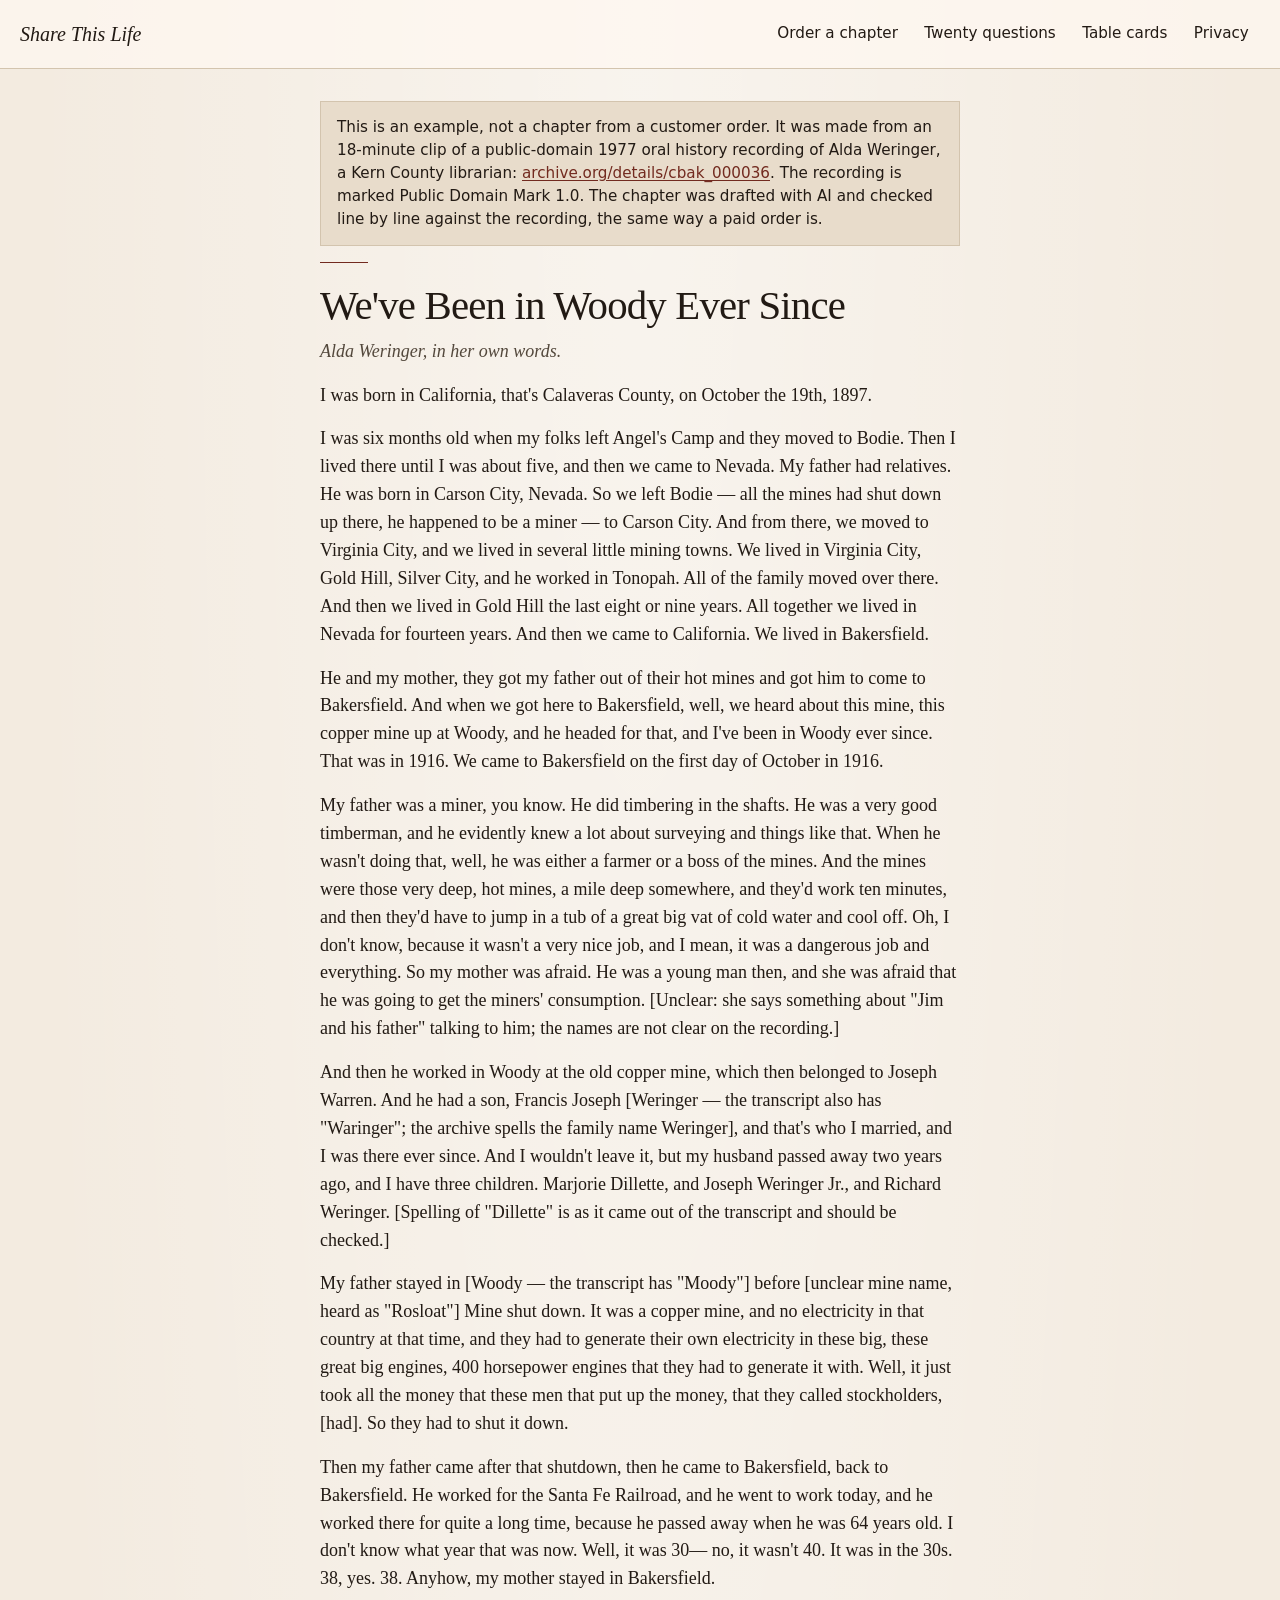
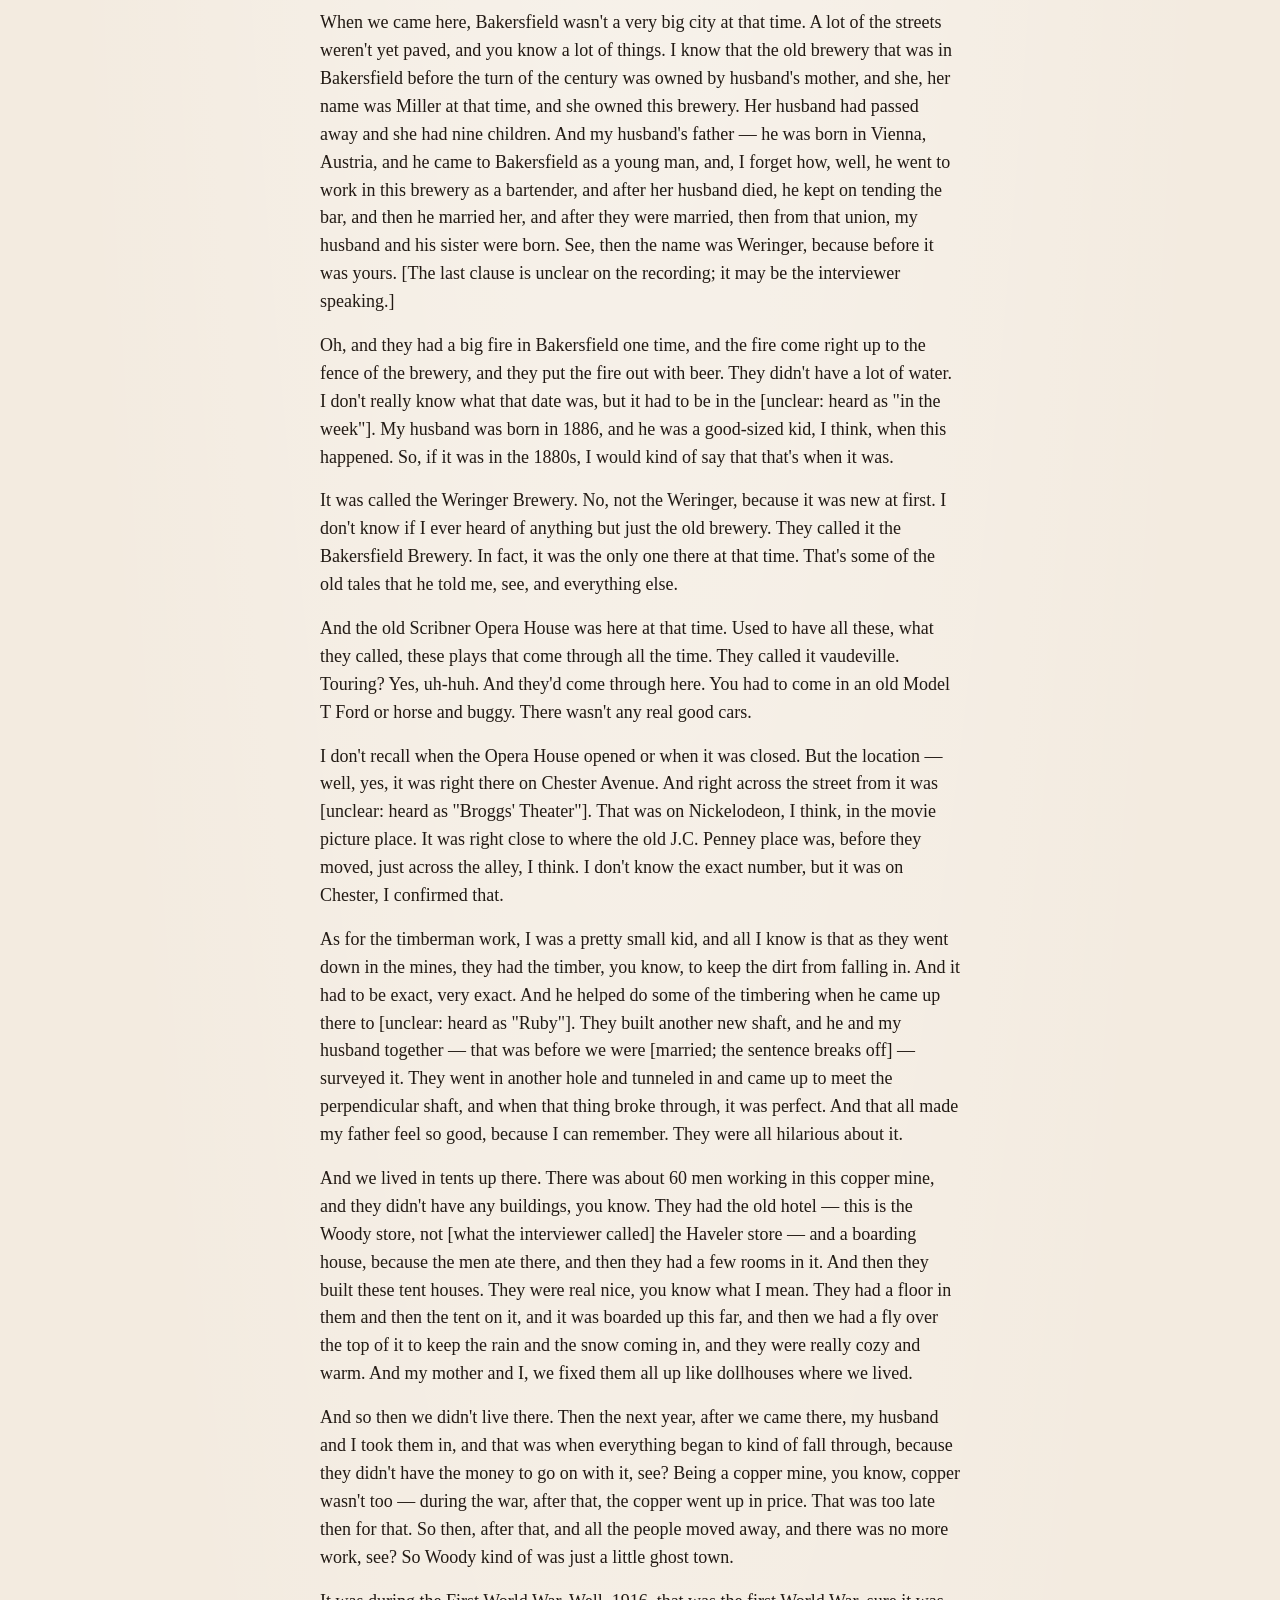
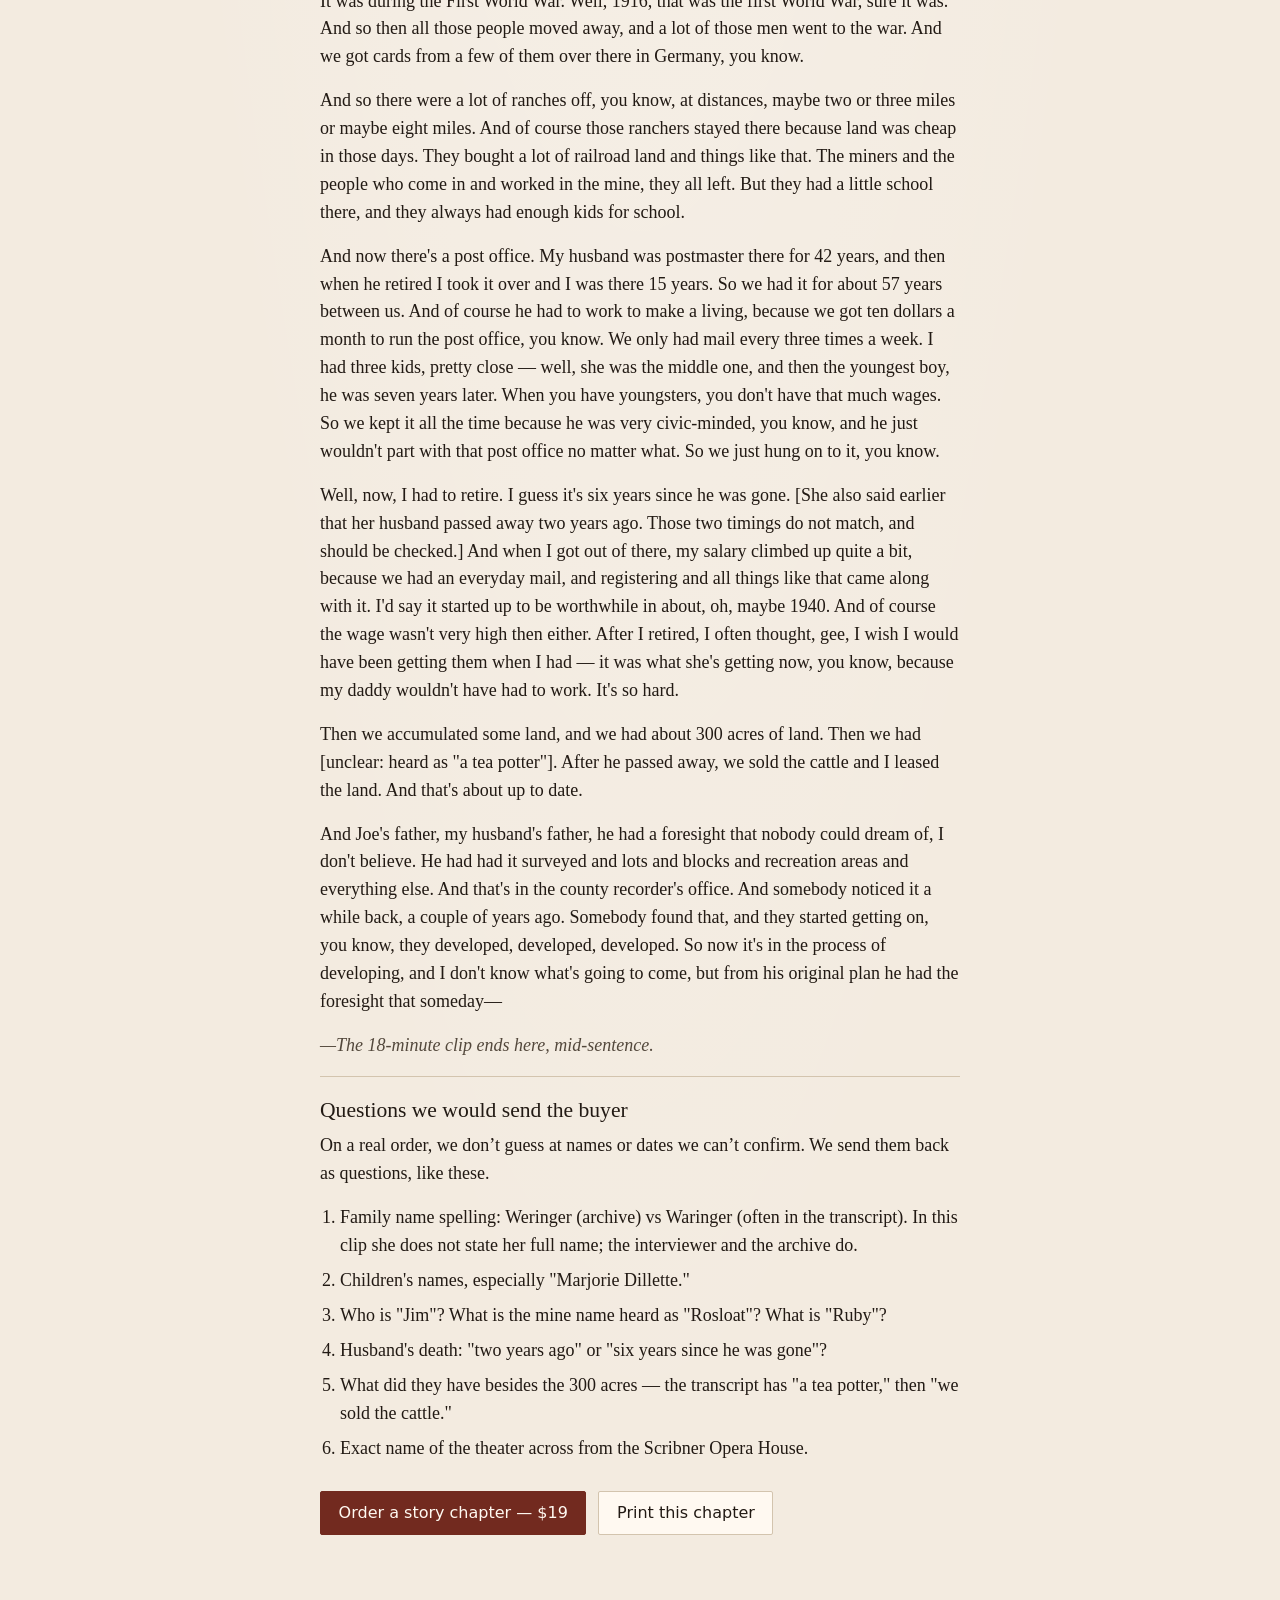
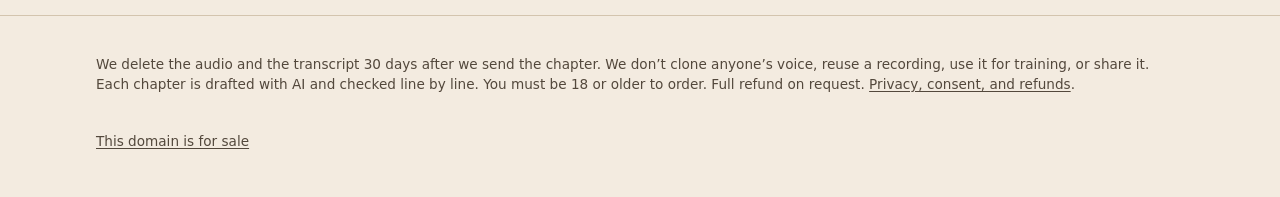
==== sample/index.html @ 89916a00 "Add Alda Weringer sample chapter at /sample/" ====
<!DOCTYPE html>
<html lang="en">
<head>
  <meta charset="utf-8">
  <meta name="viewport" content="width=device-width, initial-scale=1">
  <title>We've Been in Woody Ever Since — a sample chapter — Share This Life</title>
  <meta name="description" content="A sample story chapter, made from an 18-minute clip of a public-domain 1977 oral history recording of Alda Weringer. Drafted with AI and checked line by line against the recording.">
  <link rel="canonical" href="https://sharethislife.com/sample/">
  <meta property="og:url" content="https://sharethislife.com/sample/">
  <meta property="og:image" content="https://sharethislife.com/img/og.png">
  <meta name="twitter:image" content="https://sharethislife.com/img/og.png">
  <meta name="twitter:card" content="summary_large_image">
  <meta name="theme-color" content="#F3EBE0">
  <meta property="og:type" content="website">
  <meta property="og:site_name" content="Share This Life">
  <meta property="og:title" content="We've Been in Woody Ever Since — a sample chapter">
  <meta property="og:description" content="A sample story chapter, made from an 18-minute clip of a public-domain 1977 oral history recording of Alda Weringer. Drafted with AI and checked line by line against the recording.">
  <meta name="twitter:title" content="We've Been in Woody Ever Since — a sample chapter">
  <meta name="twitter:description" content="A sample story chapter, made from an 18-minute clip of a public-domain 1977 oral history recording of Alda Weringer. Drafted with AI and checked line by line against the recording.">
  <link rel="icon" href="../favicon.svg" type="image/svg+xml">
  <link rel="icon" href="../favicon.ico" sizes="32x32">
  <link rel="apple-touch-icon" href="../img/apple-touch-icon.png">
  <link rel="stylesheet" href="../css/site.css">
</head>
<body>
  <a class="skip" href="#main">Skip to content</a>
  <header class="site-header">
    <a class="wordmark" href="../index.html">Share This Life</a>
    <nav class="site-nav" aria-label="Site">
      <a href="../index.html#order">Order a chapter</a>
      <a href="../questions.html">Twenty questions</a>
      <a href="../cards.html">Table cards</a>
      <a href="../privacy.html">Privacy</a>
    </nav>
  </header>

  <main id="main">
    <article class="panel sample-chapter">
      <p class="sample-label">This is an example, not a chapter from a customer order. It was made from an 18-minute clip of a public-domain 1977 oral history recording of Alda Weringer, a Kern County librarian: <a href="https://archive.org/details/cbak_000036">archive.org/details/cbak_000036</a>. The recording is marked Public Domain Mark 1.0. The chapter was drafted with AI and checked line by line against the recording, the same way a paid order is.</p>

      <hr class="ornament">
      <h1>We've Been in Woody Ever Since</h1>
      <p class="sample-byline">Alda Weringer, in her own words.</p>

      <p>I was born in California, that's Calaveras County, on October the 19th, 1897.</p>
      <p>I was six months old when my folks left Angel's Camp and they moved to Bodie. Then I lived there until I was about five, and then we came to Nevada. My father had relatives. He was born in Carson City, Nevada. So we left Bodie — all the mines had shut down up there, he happened to be a miner — to Carson City. And from there, we moved to Virginia City, and we lived in several little mining towns. We lived in Virginia City, Gold Hill, Silver City, and he worked in Tonopah. All of the family moved over there. And then we lived in Gold Hill the last eight or nine years. All together we lived in Nevada for fourteen years. And then we came to California. We lived in Bakersfield.</p>
      <p>He and my mother, they got my father out of their hot mines and got him to come to Bakersfield. And when we got here to Bakersfield, well, we heard about this mine, this copper mine up at Woody, and he headed for that, and I've been in Woody ever since. That was in 1916. We came to Bakersfield on the first day of October in 1916.</p>
      <p>My father was a miner, you know. He did timbering in the shafts. He was a very good timberman, and he evidently knew a lot about surveying and things like that. When he wasn't doing that, well, he was either a farmer or a boss of the mines. And the mines were those very deep, hot mines, a mile deep somewhere, and they'd work ten minutes, and then they'd have to jump in a tub of a great big vat of cold water and cool off. Oh, I don't know, because it wasn't a very nice job, and I mean, it was a dangerous job and everything. So my mother was afraid. He was a young man then, and she was afraid that he was going to get the miners' consumption. [Unclear: she says something about "Jim and his father" talking to him; the names are not clear on the recording.]</p>
      <p>And then he worked in Woody at the old copper mine, which then belonged to Joseph Warren. And he had a son, Francis Joseph [Weringer — the transcript also has "Waringer"; the archive spells the family name Weringer], and that's who I married, and I was there ever since. And I wouldn't leave it, but my husband passed away two years ago, and I have three children. Marjorie Dillette, and Joseph Weringer Jr., and Richard Weringer. [Spelling of "Dillette" is as it came out of the transcript and should be checked.]</p>
      <p>My father stayed in [Woody — the transcript has "Moody"] before [unclear mine name, heard as "Rosloat"] Mine shut down. It was a copper mine, and no electricity in that country at that time, and they had to generate their own electricity in these big, these great big engines, 400 horsepower engines that they had to generate it with. Well, it just took all the money that these men that put up the money, that they called stockholders, [had]. So they had to shut it down.</p>
      <p>Then my father came after that shutdown, then he came to Bakersfield, back to Bakersfield. He worked for the Santa Fe Railroad, and he went to work today, and he worked there for quite a long time, because he passed away when he was 64 years old. I don't know what year that was now. Well, it was 30— no, it wasn't 40. It was in the 30s. 38, yes. 38. Anyhow, my mother stayed in Bakersfield.</p>
      <p>When we came here, Bakersfield wasn't a very big city at that time. A lot of the streets weren't yet paved, and you know a lot of things. I know that the old brewery that was in Bakersfield before the turn of the century was owned by husband's mother, and she, her name was Miller at that time, and she owned this brewery. Her husband had passed away and she had nine children. And my husband's father — he was born in Vienna, Austria, and he came to Bakersfield as a young man, and, I forget how, well, he went to work in this brewery as a bartender, and after her husband died, he kept on tending the bar, and then he married her, and after they were married, then from that union, my husband and his sister were born. See, then the name was Weringer, because before it was yours. [The last clause is unclear on the recording; it may be the interviewer speaking.]</p>
      <p>Oh, and they had a big fire in Bakersfield one time, and the fire come right up to the fence of the brewery, and they put the fire out with beer. They didn't have a lot of water. I don't really know what that date was, but it had to be in the [unclear: heard as "in the week"]. My husband was born in 1886, and he was a good-sized kid, I think, when this happened. So, if it was in the 1880s, I would kind of say that that's when it was.</p>
      <p>It was called the Weringer Brewery. No, not the Weringer, because it was new at first. I don't know if I ever heard of anything but just the old brewery. They called it the Bakersfield Brewery. In fact, it was the only one there at that time. That's some of the old tales that he told me, see, and everything else.</p>
      <p>And the old Scribner Opera House was here at that time. Used to have all these, what they called, these plays that come through all the time. They called it vaudeville. Touring? Yes, uh-huh. And they'd come through here. You had to come in an old Model T Ford or horse and buggy. There wasn't any real good cars.</p>
      <p>I don't recall when the Opera House opened or when it was closed. But the location — well, yes, it was right there on Chester Avenue. And right across the street from it was [unclear: heard as "Broggs' Theater"]. That was on Nickelodeon, I think, in the movie picture place. It was right close to where the old J.C. Penney place was, before they moved, just across the alley, I think. I don't know the exact number, but it was on Chester, I confirmed that.</p>
      <p>As for the timberman work, I was a pretty small kid, and all I know is that as they went down in the mines, they had the timber, you know, to keep the dirt from falling in. And it had to be exact, very exact. And he helped do some of the timbering when he came up there to [unclear: heard as "Ruby"]. They built another new shaft, and he and my husband together — that was before we were [married; the sentence breaks off] — surveyed it. They went in another hole and tunneled in and came up to meet the perpendicular shaft, and when that thing broke through, it was perfect. And that all made my father feel so good, because I can remember. They were all hilarious about it.</p>
      <p>And we lived in tents up there. There was about 60 men working in this copper mine, and they didn't have any buildings, you know. They had the old hotel — this is the Woody store, not [what the interviewer called] the Haveler store — and a boarding house, because the men ate there, and then they had a few rooms in it. And then they built these tent houses. They were real nice, you know what I mean. They had a floor in them and then the tent on it, and it was boarded up this far, and then we had a fly over the top of it to keep the rain and the snow coming in, and they were really cozy and warm. And my mother and I, we fixed them all up like dollhouses where we lived.</p>
      <p>And so then we didn't live there. Then the next year, after we came there, my husband and I took them in, and that was when everything began to kind of fall through, because they didn't have the money to go on with it, see? Being a copper mine, you know, copper wasn't too — during the war, after that, the copper went up in price. That was too late then for that. So then, after that, and all the people moved away, and there was no more work, see? So Woody kind of was just a little ghost town.</p>
      <p>It was during the First World War. Well, 1916, that was the first World War, sure it was. And so then all those people moved away, and a lot of those men went to the war. And we got cards from a few of them over there in Germany, you know.</p>
      <p>And so there were a lot of ranches off, you know, at distances, maybe two or three miles or maybe eight miles. And of course those ranchers stayed there because land was cheap in those days. They bought a lot of railroad land and things like that. The miners and the people who come in and worked in the mine, they all left. But they had a little school there, and they always had enough kids for school.</p>
      <p>And now there's a post office. My husband was postmaster there for 42 years, and then when he retired I took it over and I was there 15 years. So we had it for about 57 years between us. And of course he had to work to make a living, because we got ten dollars a month to run the post office, you know. We only had mail every three times a week. I had three kids, pretty close — well, she was the middle one, and then the youngest boy, he was seven years later. When you have youngsters, you don't have that much wages. So we kept it all the time because he was very civic-minded, you know, and he just wouldn't part with that post office no matter what. So we just hung on to it, you know.</p>
      <p>Well, now, I had to retire. I guess it's six years since he was gone. [She also said earlier that her husband passed away two years ago. Those two timings do not match, and should be checked.] And when I got out of there, my salary climbed up quite a bit, because we had an everyday mail, and registering and all things like that came along with it. I'd say it started up to be worthwhile in about, oh, maybe 1940. And of course the wage wasn't very high then either. After I retired, I often thought, gee, I wish I would have been getting them when I had — it was what she's getting now, you know, because my daddy wouldn't have had to work. It's so hard.</p>
      <p>Then we accumulated some land, and we had about 300 acres of land. Then we had [unclear: heard as "a tea potter"]. After he passed away, we sold the cattle and I leased the land. And that's about up to date.</p>
      <p>And Joe's father, my husband's father, he had a foresight that nobody could dream of, I don't believe. He had had it surveyed and lots and blocks and recreation areas and everything else. And that's in the county recorder's office. And somebody noticed it a while back, a couple of years ago. Somebody found that, and they started getting on, you know, they developed, developed, developed. So now it's in the process of developing, and I don't know what's going to come, but from his original plan he had the foresight that someday—</p>
      <p class="sample-endnote">—The 18-minute clip ends here, mid-sentence.</p>

      <section class="sample-questions" aria-labelledby="questions-title">
        <h2 id="questions-title">Questions we would send the buyer</h2>
        <p>On a real order, we don’t guess at names or dates we can’t confirm. We send them back as questions, like these.</p>
        <ol>
        <li>Family name spelling: Weringer (archive) vs Waringer (often in the transcript). In this clip she does not state her full name; the interviewer and the archive do.</li>
        <li>Children's names, especially "Marjorie Dillette."</li>
        <li>Who is "Jim"? What is the mine name heard as "Rosloat"? What is "Ruby"?</li>
        <li>Husband's death: "two years ago" or "six years since he was gone"?</li>
        <li>What did they have besides the 300 acres — the transcript has "a tea potter," then "we sold the cattle."</li>
        <li>Exact name of the theater across from the Scribner Opera House.</li>
        </ol>
      </section>

      <p class="btn-row">
        <a class="btn btn-primary" href="../index.html#order">Order a story chapter — $19</a>
        <button type="button" class="btn btn-quiet" onclick="window.print()">Print this chapter</button>
      </p>
    </article>
  </main>
  <footer class="site-footer">
    <div class="wrap">
      <p>We delete the audio and the transcript 30 days after we send the chapter. We don’t clone anyone’s voice, reuse a recording, use it for training, or share it. Each chapter is drafted with AI and checked line by line. You must be 18 or older to order. Full refund on request. <a href="../privacy.html">Privacy, consent, and refunds</a>.</p>
      <p><a href="https://www.afternic.com/domain/sharethislife.com">This domain is for sale</a></p>
    </div>
  </footer>
</body>
</html>
---- css/site.css ----
/* Share This Life — warm, handmade, clean. System fonts only. */

:root {
  --paper: #F3EBE0;
  --paper-deep: #E8DCCB;
  --card: #FFF9F1;
  --ink: #221A14;
  --muted: #53483C;
  --line: #D3C4AE;
  --accent: #722A1F;
  --accent-deep: #541E16;
  --on-accent: #FFF9F1;
  --focus: #1E3A8A;
  --font-serif: Georgia, "Palatino Linotype", Palatino, "Times New Roman", serif;
  --font-sans: "Segoe UI", system-ui, -apple-system, sans-serif;
  --space: 8px;
  --measure: 40rem;
  --radius: 2px;
}

* { box-sizing: border-box; }

html {
  font-size: 100%;
  scroll-behavior: smooth;
}

@media (prefers-reduced-motion: reduce) {
  html { scroll-behavior: auto; }
  * { transition: none !important; animation: none !important; }
}

body {
  margin: 0;
  background:
    radial-gradient(ellipse at top, rgba(255, 255, 255, 0.45), transparent 38rem),
    var(--paper);
  color: var(--ink);
  font-family: var(--font-serif);
  font-size: 1.125rem;
  line-height: 1.55;
  min-height: 100vh;
  display: flex;
  flex-direction: column;
}

img { max-width: 100%; height: auto; }

a {
  color: var(--accent);
  text-underline-offset: 0.15em;
}

a:hover, a:focus-visible { color: var(--accent-deep); }

:focus-visible {
  outline: 3px solid var(--focus);
  outline-offset: 3px;
}

.skip {
  position: absolute;
  left: 0.75rem;
  top: -3rem;
  background: var(--ink);
  color: var(--card);
  padding: 0.5rem 0.75rem;
  z-index: 10;
}

.skip:focus { top: 0.75rem; }

.visually-hidden {
  position: absolute;
  width: 1px;
  height: 1px;
  padding: 0;
  margin: -1px;
  overflow: hidden;
  clip: rect(0, 0, 0, 0);
  white-space: nowrap;
  border: 0;
}

/* Header */
.site-header {
  display: flex;
  flex-wrap: wrap;
  align-items: center;
  justify-content: space-between;
  gap: 0.5rem 1.5rem;
  padding: 0.75rem 1.25rem;
  border-bottom: 1px solid var(--line);
  background: rgba(255, 249, 241, 0.72);
}

.wordmark {
  font-family: var(--font-serif);
  font-style: italic;
  font-weight: 400;
  font-size: 1.25rem;
  color: var(--ink);
  text-decoration: none;
  line-height: 1.2;
  padding: 0.5rem 0;
}

.wordmark:hover, .wordmark:focus-visible { color: var(--accent); }

.site-nav {
  display: flex;
  flex-wrap: wrap;
  gap: 0.25rem 0.25rem;
}

.site-nav a {
  display: inline-flex;
  align-items: center;
  min-height: 44px;
  padding: 0.35rem 0.7rem;
  color: var(--ink);
  text-decoration: none;
  font-family: var(--font-sans);
  font-size: 0.95rem;
}

.site-nav a:hover,
.site-nav a:focus-visible,
.site-nav a[aria-current="page"] {
  color: var(--accent);
  text-decoration: underline;
}

/* Layout */
.wrap {
  width: min(100% - 2.5rem, 68rem);
  margin-inline: auto;
}

main {
  flex: 1;
  padding: 2rem 0 4rem;
}

.panel {
  width: min(100% - 2.5rem, var(--measure));
  margin-inline: auto;
}

/* Home */
.hero {
  width: min(100% - 2.5rem, 40rem);
  margin: 1.5rem auto 3rem;
}

.hero h1 {
  font-size: clamp(2rem, 6vw, 3.25rem);
  line-height: 1.12;
  font-weight: 400;
  margin: 0 0 1rem;
  letter-spacing: -0.02em;
}

.hero .lede,
.lede {
  font-size: 1.2rem;
  color: var(--ink);
  margin: 0 0 1.25rem;
}

.hero p { margin: 0 0 1rem; }

.ornament {
  display: block;
  width: 3rem;
  height: 1px;
  background: var(--accent);
  margin: 0 0 1.25rem;
  border: 0;
}

.btn-row {
  display: flex;
  flex-wrap: wrap;
  gap: 0.75rem;
  margin: 1.5rem 0 0;
}

.btn {
  display: inline-flex;
  align-items: center;
  justify-content: center;
  min-height: 44px;
  padding: 0.55rem 1.1rem;
  font-family: var(--font-sans);
  font-size: 1rem;
  line-height: 1.2;
  text-decoration: none;
  border-radius: var(--radius);
  border: 1px solid var(--ink);
  background: transparent;
  color: var(--ink);
  cursor: pointer;
}

.btn:hover, .btn:focus-visible {
  background: var(--paper-deep);
  color: var(--ink);
}

.btn-primary {
  background: var(--accent);
  border-color: var(--accent);
  color: var(--on-accent);
  text-align: center;
}

.btn-primary:hover,
.btn-primary:focus-visible {
  background: var(--accent-deep);
  border-color: var(--accent-deep);
  color: var(--on-accent);
}

.btn-quiet {
  border-color: var(--line);
  background: var(--card);
}

.fine, .placeholder-note {
  font-family: var(--font-sans);
  font-size: 0.9rem;
  color: var(--muted);
  line-height: 1.45;
}

.placeholder-note {
  border-left: 3px solid var(--accent);
  padding-left: 0.75rem;
}

/* Home sections */
.home-sections {
  width: min(100% - 2.5rem, 64rem);
  margin: 0 auto;
  display: grid;
  gap: 1.25rem;
}

@media (min-width: 800px) {
  .home-sections { grid-template-columns: 1fr 1fr; }
}

.home-card {
  background: var(--card);
  border: 1px solid var(--line);
  padding: 1.5rem 1.35rem 1.6rem;
}

.home-card h2 {
  font-size: 1.45rem;
  font-weight: 400;
  margin: 0 0 0.6rem;
  line-height: 1.2;
}

.home-card p { margin: 0 0 0.75rem; }
.home-card p:last-child { margin-bottom: 0; }

.chapter-list {
  margin: 0.5rem 0 0;
  padding: 0;
  list-style: none;
  display: flex;
  flex-wrap: wrap;
  gap: 0.4rem;
}

.chapter-list li {
  font-family: var(--font-sans);
  font-size: 0.85rem;
  border: 1px solid var(--line);
  padding: 0.25rem 0.6rem;
  color: var(--muted);
}

.privacy-block {
  width: min(100% - 2.5rem, var(--measure));
  margin: 3rem auto 0;
}

.privacy-block h2 {
  font-size: 1.25rem;
  font-weight: 400;
  margin: 0 0 0.5rem;
}

/* Forms */
label {
  display: block;
  font-family: var(--font-sans);
  font-size: 0.95rem;
  margin-bottom: 0.35rem;
}

input[type="text"],
input[type="search"],
select,
textarea {
  width: 100%;
  font-size: 1rem; /* prevent iOS zoom; 16px */
  font-family: var(--font-serif);
  color: var(--ink);
  background: var(--card);
  border: 1px solid #B9A890;
  border-radius: var(--radius);
  padding: 0.65rem 0.7rem;
  line-height: 1.4;
}

textarea {
  min-height: 8rem;
  resize: vertical;
}

input:focus-visible,
select:focus-visible,
textarea:focus-visible {
  outline: 3px solid var(--focus);
  outline-offset: 2px;
  border-color: var(--ink);
}

label:has(input[type="checkbox"]) {
  display: flex;
  align-items: center;
  gap: 0.55rem;
  min-height: 44px;
  cursor: pointer;
  font-family: var(--font-sans);
}

input[type="checkbox"] {
  width: 1.15rem;
  height: 1.15rem;
  flex: none;
  accent-color: var(--accent);
}

/* Interview */
#interview-app,
.interview-wrap {
  width: min(100% - 2rem, 72rem);
  margin-inline: auto;
}

.interview-top {
  margin-bottom: 2rem;
}

.who-kicker,
.book-kicker,
.card-kicker {
  font-family: var(--font-sans);
  font-size: 0.8rem;
  letter-spacing: 0.06em;
  text-transform: none;
  color: var(--muted);
  margin: 0 0 0.25rem;
}

.who-name {
  font-size: clamp(1.6rem, 4vw, 2.4rem);
  font-weight: 400;
  line-height: 1.15;
  margin: 0;
}

.who-rel {
  margin: 0.2rem 0 0.8rem;
  color: var(--muted);
  font-style: italic;
}

.progress {
  font-family: var(--font-sans);
  font-size: 0.95rem;
  margin: 0 0 0.25rem;
}

.save-note {
  font-family: var(--font-sans);
  font-size: 0.85rem;
  color: var(--muted);
  margin: 0 0 0.85rem;
}

.people-bar {
  margin: 0 0 1rem;
  max-width: 36rem;
}

.people-bar-row {
  display: flex;
  flex-wrap: wrap;
  gap: 0.5rem;
  align-items: center;
  margin-top: 0.4rem;
}

.people-bar select { width: auto; min-width: 12rem; flex: 1; }

.manage {
  margin: 0 0 1rem;
  border: 1px solid var(--line);
  background: var(--card);
  padding: 0 0.75rem;
}

.manage summary {
  font-family: var(--font-sans);
  font-size: 0.9rem;
  cursor: pointer;
  min-height: 44px;
  display: flex;
  align-items: center;
  list-style: none;
}

.manage summary::-webkit-details-marker { display: none; }
.manage summary::before {
  content: "▸";
  display: inline-block;
  width: 1rem;
  color: var(--muted);
}
.manage[open] summary::before { content: "▾"; }
.manage .people-bar { margin: 0 0 0.85rem; border: 0; padding: 0; background: transparent; }

.interview-actions {
  display: flex;
  flex-wrap: wrap;
  gap: 0.75rem 1rem;
  margin: 0 0 1rem;
  font-family: var(--font-sans);
  font-size: 0.95rem;
}

.chap-nav {
  display: flex;
  flex-wrap: wrap;
  gap: 0.15rem 0.15rem;
  padding-bottom: 0.2rem;
  border-bottom: 1px solid var(--line);
}

.chap-link {
  flex: 0 0 auto;
  display: flex;
  flex-direction: column;
  justify-content: center;
  min-height: 44px;
  padding: 0.4rem 0.75rem;
  text-decoration: none;
  color: var(--ink);
  border-bottom: 3px solid transparent;
  font-family: var(--font-sans);
  font-size: 0.9rem;
}

.chap-link:hover { color: var(--accent); }

.chap-link.is-active {
  border-bottom-color: var(--accent);
  color: var(--accent-deep);
}

.chap-count {
  font-size: 0.75rem;
  color: var(--muted);
}

.chapter-title {
  font-size: clamp(1.6rem, 3vw, 2.1rem);
  font-weight: 400;
  margin: 0 0 0.35rem;
}

.chapter-dek {
  margin: 0 0 1.5rem;
  color: var(--muted);
  font-style: italic;
}

.q-card {
  background: var(--card);
  border: 1px solid var(--line);
  border-left: 3px solid var(--accent);
  padding: 1.15rem 1.1rem 1rem;
  margin: 0 0 1.1rem;
}

.q-text {
  font-size: 1.2rem;
  font-weight: 400;
  line-height: 1.35;
  margin: 0 0 0.75rem;
}

.q-actions {
  display: flex;
  align-items: center;
  gap: 0.75rem;
  min-height: 2rem;
  margin-top: 0.5rem;
}

.dictate-btn {
  font-family: var(--font-sans);
  font-size: 0.9rem;
  min-height: 44px;
  padding: 0.35rem 0.8rem;
  border: 1px solid var(--line);
  background: var(--paper);
  color: var(--ink);
  cursor: pointer;
  border-radius: var(--radius);
}

.dictate-btn[aria-pressed="true"] {
  background: var(--accent);
  border-color: var(--accent);
  color: var(--on-accent);
}

.saved-flag {
  font-family: var(--font-sans);
  font-size: 0.85rem;
  color: var(--muted);
}

.locked-block {
  background: var(--paper-deep);
  border: 1px dashed var(--accent);
  padding: 1.25rem 1.15rem;
  margin: 1.5rem 0;
}

.pager {
  display: flex;
  justify-content: space-between;
  gap: 0.75rem;
  flex-wrap: wrap;
  margin-top: 1.5rem;
}

.people-ul { padding-left: 1.2rem; }

/* Footer */
.site-footer {
  border-top: 1px solid var(--line);
  padding: 1.5rem 1.25rem 2rem;
  font-family: var(--font-sans);
  font-size: 0.85rem;
  color: var(--muted);
  line-height: 1.5;
}

.site-footer .wrap {
  display: grid;
  gap: 0.6rem;
}

.site-footer a { color: var(--muted); }
.site-footer a:hover, .site-footer a:focus-visible { color: var(--accent); }

/* Book */
.book-tools { margin-bottom: 2rem; }
.tools-row { display: grid; gap: 0.75rem; margin: 1rem 0; }
.book-pages {
  width: min(100% - 2.5rem, 42rem);
  margin: 0 auto;
  background: var(--card);
  border: 1px solid var(--line);
  padding: 2.5rem 2rem 3rem;
}

.book-title-page {
  text-align: center;
  padding: 3rem 0 4rem;
  border-bottom: 1px solid var(--line);
  margin-bottom: 2.5rem;
}

.book-title-page h1 {
  font-size: clamp(2rem, 5vw, 3rem);
  font-weight: 400;
  margin: 0.4rem 0 1.5rem;
}

.book-subject {
  font-size: 1.6rem;
  margin: 0;
}

.book-rel {
  font-style: italic;
  color: var(--muted);
  margin: 0.25rem 0 1.5rem;
}

.book-chapter-title {
  font-size: 1.6rem;
  font-weight: 400;
  margin: 2.5rem 0 1rem;
  padding-bottom: 0.35rem;
  border-bottom: 1px solid var(--line);
}

.book-q { margin: 0 0 1.5rem; break-inside: avoid; page-break-inside: avoid; }
.book-q h3 {
  font-size: 1.1rem;
  font-weight: 400;
  margin: 0 0 0.4rem;
  line-height: 1.35;
}
.book-a { margin: 0; white-space: normal; }
.book-a .blank { color: var(--muted); font-style: italic; }
.book-end {
  text-align: center;
  margin-top: 3rem;
  color: var(--muted);
  font-family: var(--font-sans);
  font-size: 0.85rem;
}

/* Table cards — screen + print */
.card-sheet {
  width: min(100% - 1.5rem, 64rem);
  margin: 1.5rem auto 3rem;
  display: grid;
  grid-template-columns: 1fr;
  gap: 0;
}

@media (min-width: 640px) {
  .card-sheet { grid-template-columns: 1fr 1fr; }
}

.table-card {
  background: var(--card);
  border: 1px dashed #A89478;
  padding: 1.5rem 1.25rem 1rem;
  min-height: 12rem;
  display: flex;
  flex-direction: column;
}

.table-card h2 {
  font-size: 1.2rem;
  font-weight: 400;
  line-height: 1.35;
  margin: 0 0 1rem;
  flex: 1;
}

.card-foot {
  display: flex;
  justify-content: space-between;
  font-family: var(--font-sans);
  font-size: 0.75rem;
  color: var(--muted);
  margin: 0;
  padding-top: 0.5rem;
  border-top: 1px solid var(--line);
}

/* 404 */
.not-found { padding: 3rem 0; text-align: left; }
.not-found h1 { font-weight: 400; font-size: 2rem; margin: 0 0 0.75rem; }

/* Print */
@media print {
  body {
    background: white;
    color: #111;
    font-size: 12pt;
  }

  .skip,
  .site-header,
  .site-footer,
  .screen-only,
  .btn,
  .dictate-btn,
  .people-bar,
  .chap-nav,
  .pager,
  .locked-block,
  .save-note,
  .q-actions {
    display: none !important;
  }

  a { color: inherit; text-decoration: none; }

  .book-pages {
    width: auto;
    border: 0;
    padding: 0;
    margin: 0;
    background: white;
  }

  .book-title-page {
    page-break-after: always;
    break-after: page;
    padding-top: 2.5in;
    border: 0;
  }

  .book-chapter { page-break-inside: auto; }
  .book-chapter-title { page-break-after: avoid; }

  .card-sheet {
    width: 100%;
    margin: 0;
    grid-template-columns: 1fr 1fr;
    page-break-inside: auto;
  }

  .table-card {
    break-inside: avoid;
    page-break-inside: avoid;
    min-height: 3.4in;
    border: 1px dashed #666;
  }

  @page {
    size: letter;
    margin: 0.6in;
  }
}

@media (min-width: 900px) {
  #interview-app:has(.chapter-panel) {
    display: grid;
    grid-template-columns: 15rem 1fr;
    gap: 2.5rem;
    align-items: start;
  }

  .interview-top {
    position: sticky;
    top: 0.75rem;
    margin-bottom: 0;
    max-height: calc(100vh - 1.5rem);
    overflow-y: auto;
  }

  .chap-nav {
    flex-direction: column;
    flex-wrap: nowrap;
    overflow: visible;
    border-bottom: 0;
    border-top: 1px solid var(--line);
    padding-top: 0.75rem;
  }

  .chap-link {
    flex-direction: row;
    justify-content: space-between;
    gap: 0.75rem;
    border-bottom: 0;
    border-left: 3px solid transparent;
    padding-left: 0.65rem;
  }

  .chap-link.is-active { border-left-color: var(--accent); }
}


/* —— Preview offer (sharethislife-preview) —— */

.preview-banner {
  font-family: var(--font-sans);
  font-size: 0.85rem;
  color: var(--muted);
  background: var(--paper-deep);
  border-bottom: 1px solid var(--line);
  padding: 0.5rem 1.25rem;
  margin: 0;
  text-align: center;
}

.hero-offer {
  width: min(100% - 2.5rem, 64rem);
  margin: 1.25rem auto 2.5rem;
  display: grid;
  gap: 1.25rem;
  align-items: start;
}

@media (min-width: 900px) {
  .hero-offer {
    grid-template-columns: 1fr 1fr;
    gap: 2rem;
    margin-top: 1.75rem;
  }
  .hero-offer .hero {
    width: auto;
    margin: 0;
  }
}

.hero-offer .hero {
  margin: 0;
}

.offer-card {
  background: var(--card);
  border: 1px solid var(--line);
  padding: 1.4rem 1.35rem 1.5rem;
}

.offer-card h2 {
  font-size: 1.5rem;
  font-weight: 400;
  margin: 0 0 0.6rem;
  line-height: 1.2;
}

.offer-card > p { margin: 0 0 0.75rem; }

.offer-list {
  margin: 0 0 1rem;
  padding-left: 1.15rem;
}

.offer-list li { margin: 0 0 0.35rem; }

.consent-box {
  display: block;
  margin: 1rem 0 0.9rem;
  padding: 0.75rem 0.85rem;
  border: 1px solid var(--line);
  background: var(--paper);
}

label.consent-label {
  display: flex;
  align-items: flex-start;
  gap: 0.65rem;
  min-height: 44px;
  margin: 0;
  cursor: pointer;
  font-family: var(--font-sans);
  font-size: 0.95rem;
  line-height: 1.4;
  color: var(--ink);
}

label.consent-label input[type="checkbox"] {
  width: 1.15rem;
  height: 1.15rem;
  flex: none;
  margin-top: 0.15rem;
  accent-color: var(--accent);
}

.btn[aria-disabled="true"] {
  opacity: 0.55;
  cursor: not-allowed;
  background: #8A6A62;
  border-color: #8A6A62;
  color: var(--on-accent);
}

.btn[aria-disabled="true"]:hover,
.btn[aria-disabled="true"]:focus-visible {
  background: #8A6A62;
  border-color: #8A6A62;
  color: var(--on-accent);
}

.offer-card .btn { width: 100%; }

.steps {
  width: auto;
  margin: 1rem 0 0;
  padding: 0;
  list-style: none;
  counter-reset: step;
}

.steps li {
  position: relative;
  padding: 0 0 1.25rem 2.5rem;
  margin: 0;
  border-left: 1px solid var(--line);
}

.steps li:last-child {
  border-left-color: transparent;
  padding-bottom: 0;
}

.steps li::before {
  counter-increment: step;
  content: counter(step);
  position: absolute;
  left: -0.75rem;
  top: 0.1rem;
  width: 1.5rem;
  height: 1.5rem;
  border-radius: 50%;
  background: var(--accent);
  color: var(--on-accent);
  font-family: var(--font-sans);
  font-size: 0.8rem;
  line-height: 1.5rem;
  text-align: center;
}

.steps h3 {
  font-size: 1.15rem;
  font-weight: 400;
  margin: 0 0 0.25rem;
}

.steps p { margin: 0; color: var(--muted); }

.section-block {
  width: min(100% - 2.5rem, var(--measure));
  margin: 0 auto 3rem;
}

.section-block h2,
.panel h1,
.panel h2 {
  font-size: 1.5rem;
  font-weight: 400;
  margin: 0 0 0.6rem;
  line-height: 1.2;
}

.section-block h2 { font-size: 1.45rem; }

.question-group { margin: 0 0 1.75rem; }
.question-group h2 {
  font-size: 1.25rem;
  font-weight: 400;
  margin: 0 0 0.35rem;
}
.question-group .dek {
  font-style: italic;
  color: var(--muted);
  margin: 0 0 0.6rem;
}
.question-group ol { margin: 0; padding-left: 1.25rem; }
.question-group li { margin: 0 0 0.4rem; }

.prompt-card {
  background: var(--card);
  border: 1px solid var(--line);
  padding: 1.5rem 1.4rem 1.6rem;
  margin: 1.5rem 0 0;
}

.prompt-card h2 {
  font-size: 1.5rem;
  font-weight: 400;
  margin: 0 0 0.35rem;
}

.prompt-card .card-kicker {
  margin-bottom: 0.75rem;
}

.prompt-tips,
.prompt-qs {
  margin: 0 0 1rem;
  padding-left: 1.15rem;
}

.prompt-tips li,
.prompt-qs li { margin: 0 0 0.35rem; }

.prompt-card h3 {
  font-size: 1.05rem;
  font-weight: 400;
  margin: 1rem 0 0.4rem;
  font-family: var(--font-sans);
}

.send-box {
  background: var(--card);
  border: 1px solid var(--line);
  padding: 1.25rem 1.25rem 1.35rem;
  margin: 1.25rem auto;
}

.send-box ol { margin: 0.5rem 0 1rem; padding-left: 1.2rem; }
.send-box li { margin: 0 0 0.4rem; }

@media print {
  .preview-banner,
  .consent-box,
  .hero-offer,
  .offer-card,
  .steps,
  .section-block,
  .send-box,
  .screen-only { display: none !important; }

  .print-card-only .site-header,
  .print-card-only .site-footer,
  .print-card-only .thanks-intro,
  .print-card-only .send-box,
  .print-card-only .preview-banner,
  .print-card-only .btn-row { display: none !important; }

  .prompt-card {
    border: 1px solid #444;
    padding: 0;
    margin: 0;
    background: white;
  }

  .prompt-card h2 { font-size: 18pt; }
  .prompt-tips, .prompt-qs { font-size: 11pt; }

  @page {
    size: letter;
    margin: 0.6in;
  }
}

/* Sample chapter */
.sample-label {
  font-family: var(--font-sans);
  font-size: 0.95rem;
  line-height: 1.5;
  color: var(--ink);
  background: var(--paper-deep);
  border: 1px solid var(--line);
  padding: 0.9rem 1rem;
  margin: 0 0 1.75rem;
}

.sample-chapter h1 {
  font-size: clamp(1.85rem, 5vw, 2.55rem);
  font-weight: 400;
  letter-spacing: -0.02em;
  line-height: 1.15;
  margin: 0 0 0.5rem;
}

.sample-byline {
  font-style: italic;
  color: var(--muted);
  margin: 0 0 1.5rem;
}

.sample-chapter p {
  margin: 0 0 1rem;
}

.sample-endnote {
  font-style: italic;
  color: var(--muted);
  margin: 1.35rem 0 2rem;
}

.sample-questions {
  border-top: 1px solid var(--line);
  padding-top: 1.35rem;
  margin: 0.5rem 0 0;
}

.sample-questions h2 {
  font-size: 1.35rem;
  margin-bottom: 0.5rem;
}

.sample-questions ol {
  margin: 0.75rem 0 0;
  padding-left: 1.25rem;
}

.sample-questions li {
  margin: 0 0 0.45rem;
}

.sample-chapter .btn-row {
  margin-top: 1.75rem;
}

@media print {
  .sample-label,
  .sample-questions,
  .sample-chapter {
    background: white;
    border-color: #444;
  }

  .sample-label {
    border: 1px solid #444;
  }

  .sample-chapter a[href^="http"]::after {
    content: " (" attr(href) ")";
    font-size: 0.85em;
    word-break: break-all;
  }

  .sample-questions {
    break-inside: avoid;
  }
}
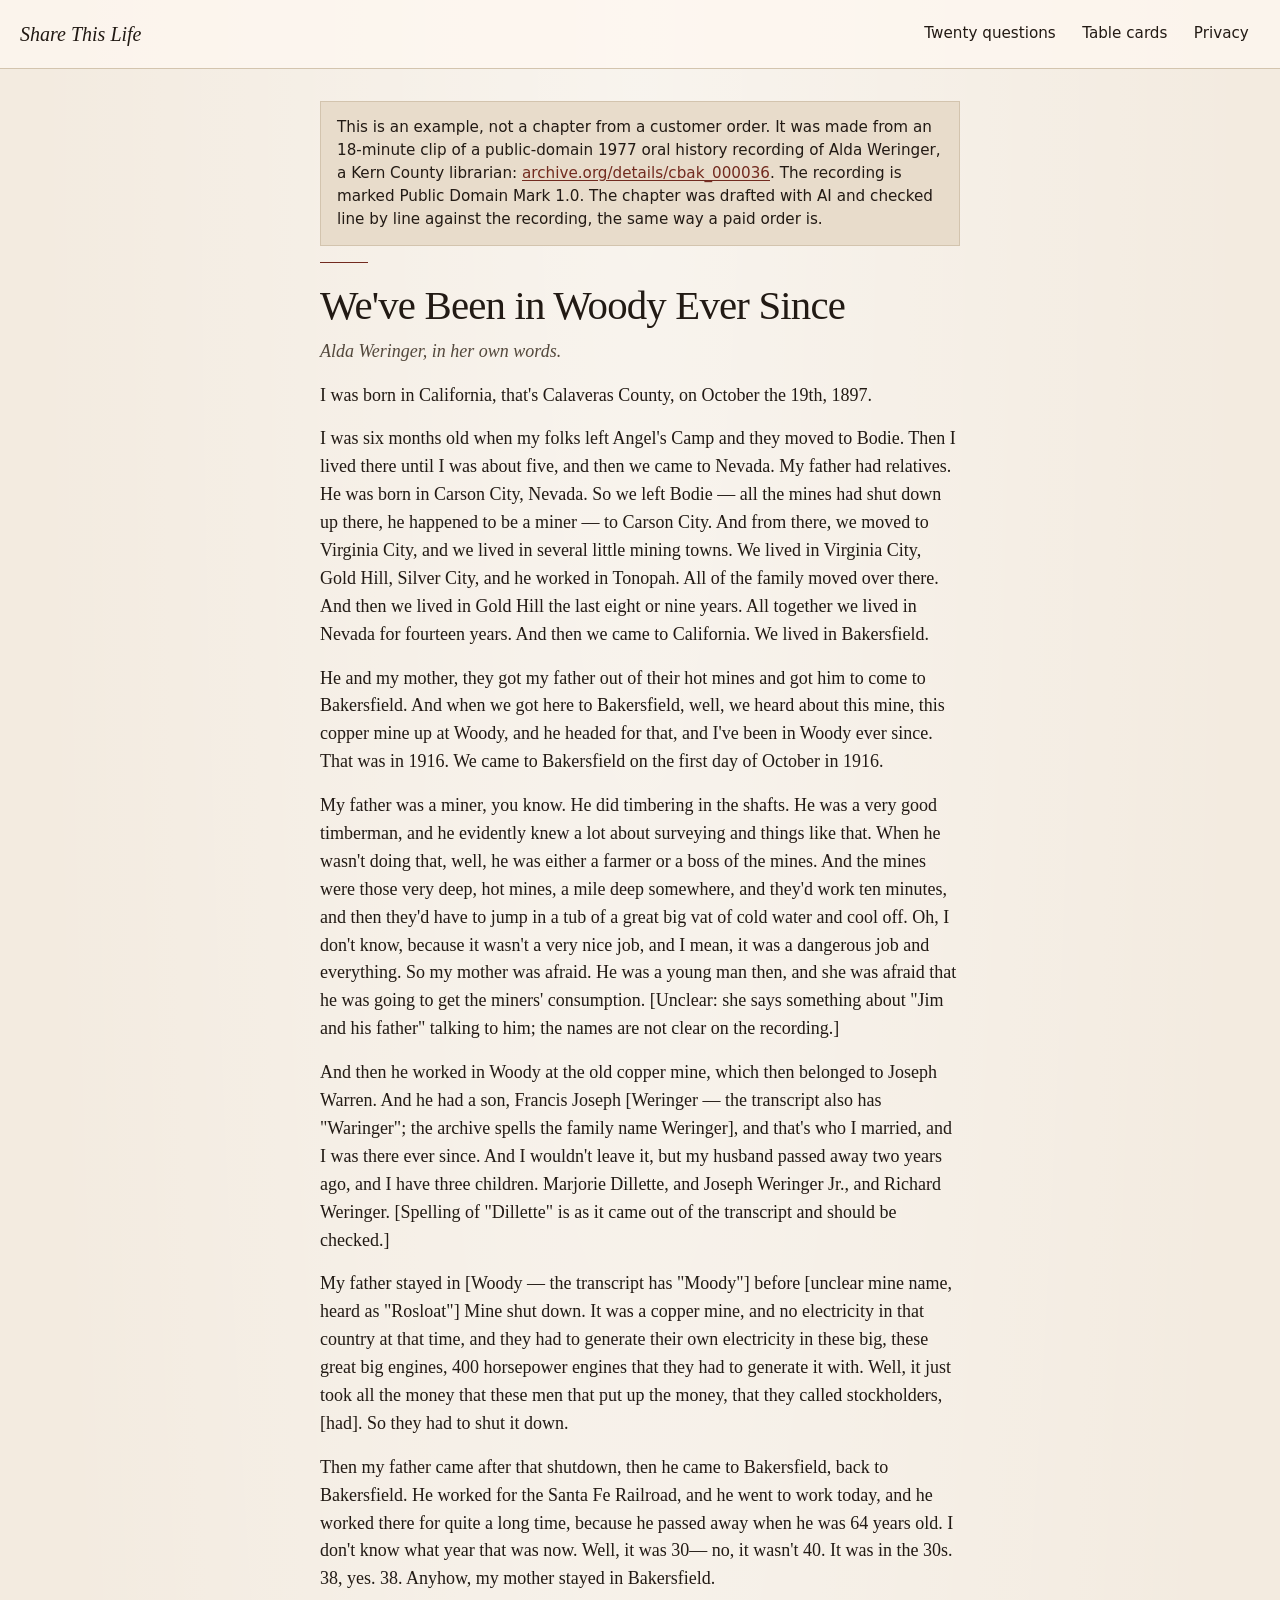
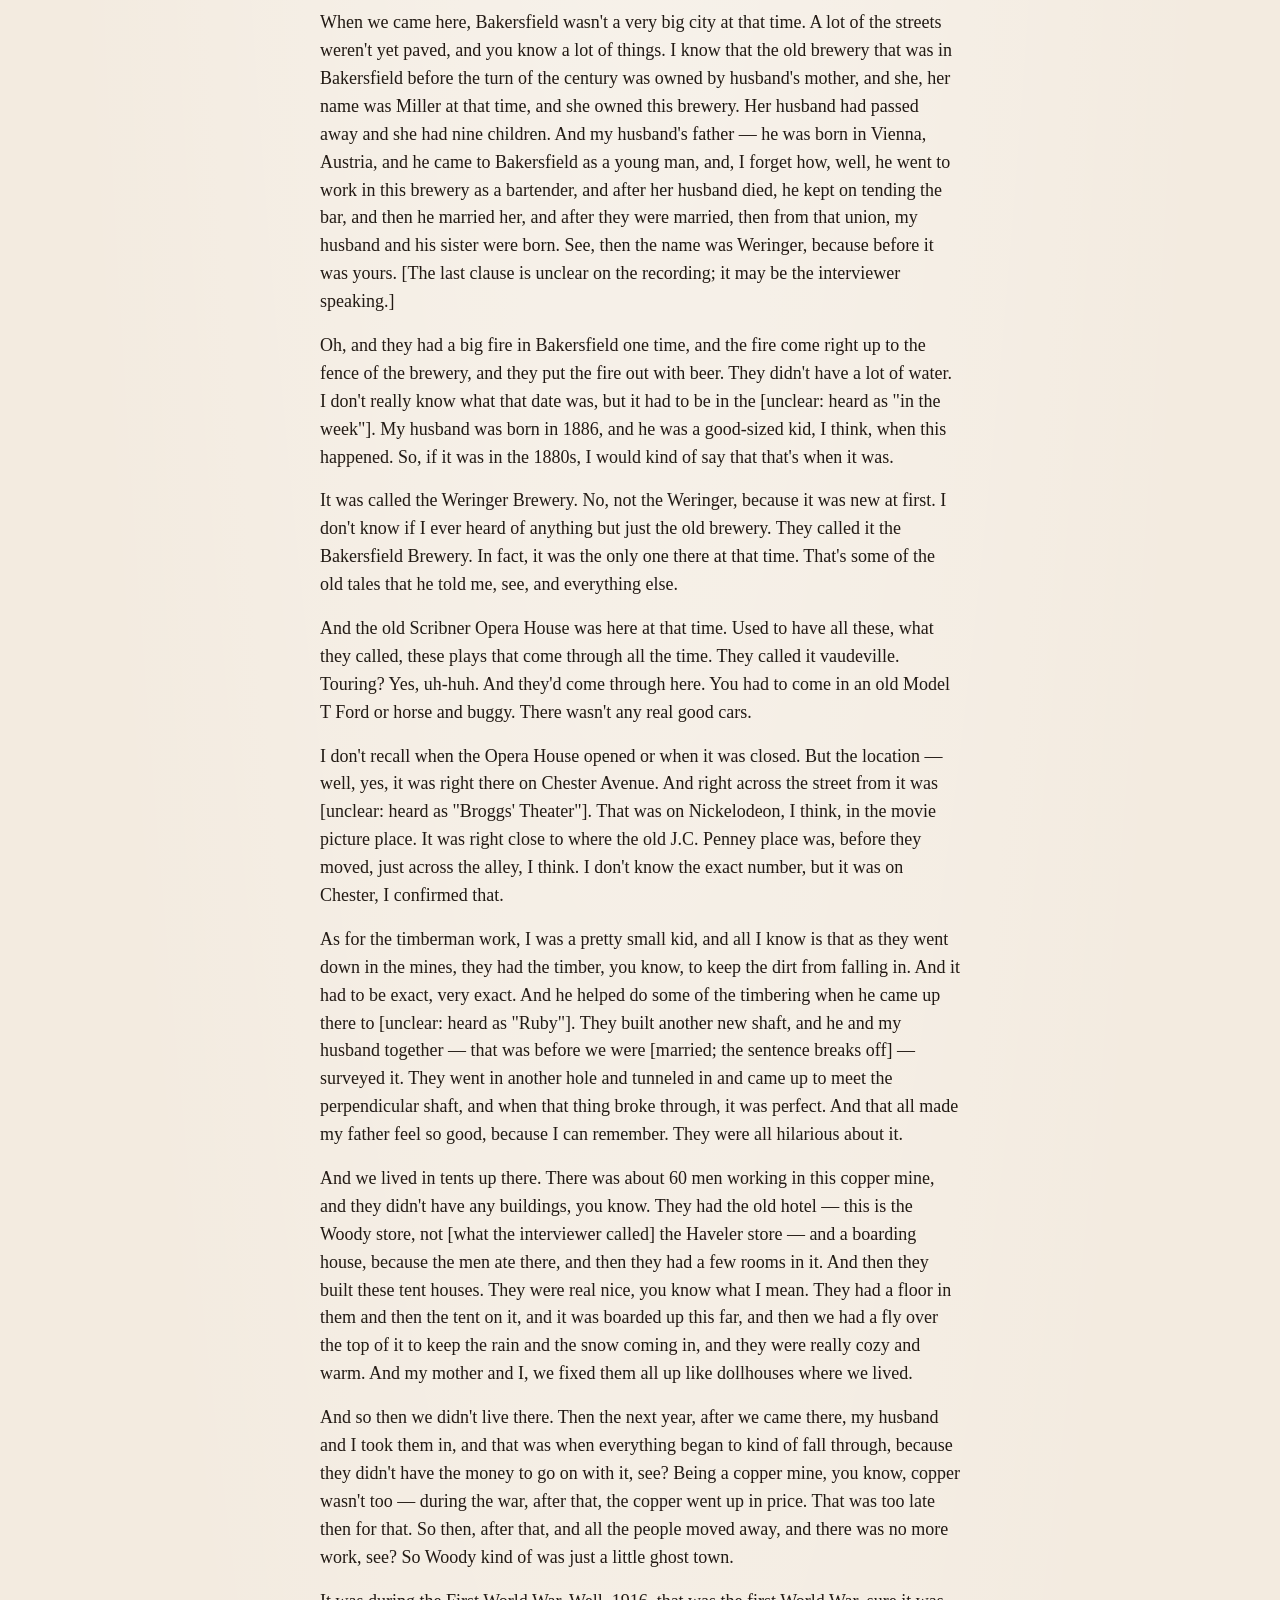
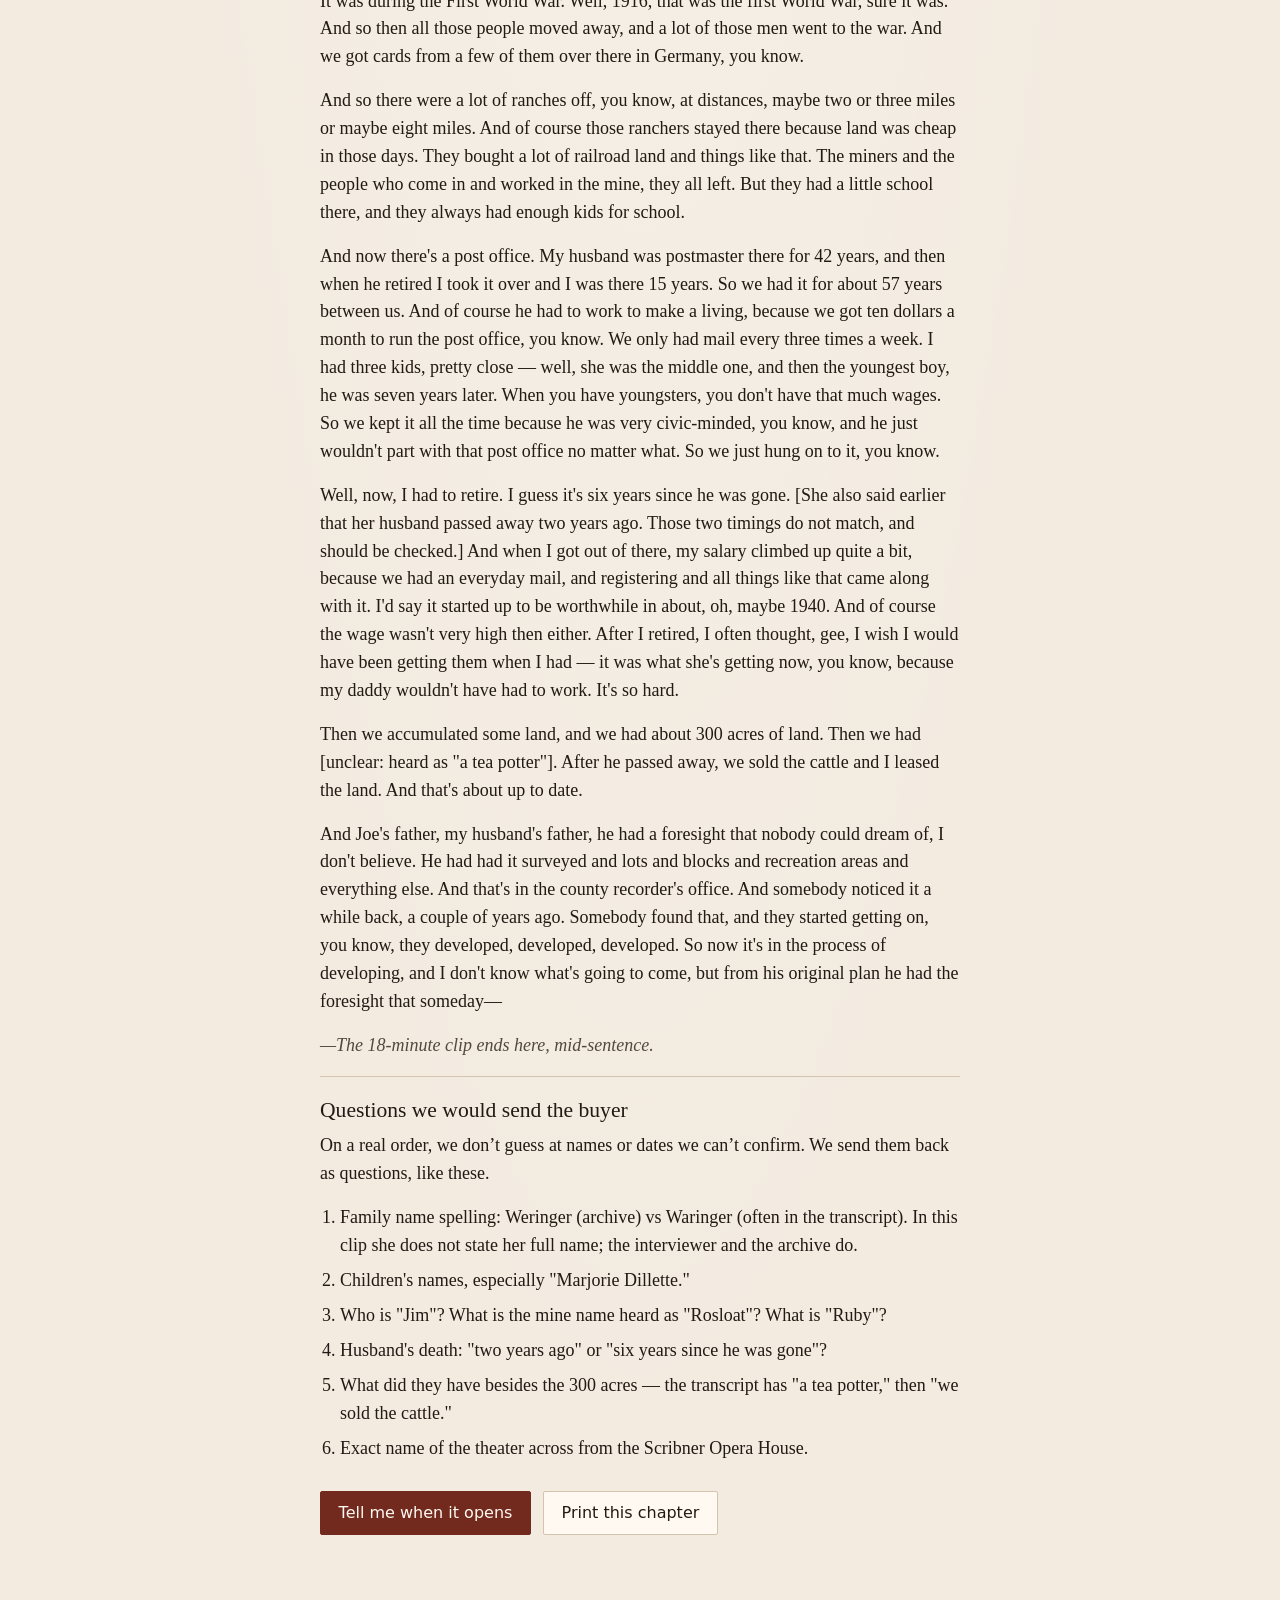
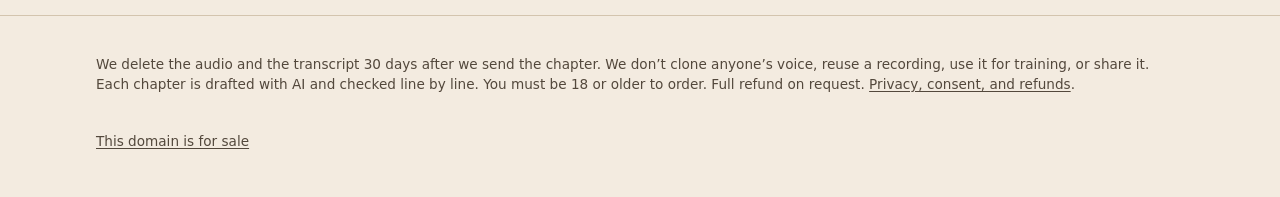
==== commit 30054e6f: "Remove Order nav link and $19 order buttons while orders are paused (MONEY RULE)" ====
--- a/sample/index.html
+++ b/sample/index.html
@@ -27,7 +27,6 @@
   <header class="site-header">
     <a class="wordmark" href="../index.html">Share This Life</a>
     <nav class="site-nav" aria-label="Site">
-      <a href="../index.html#order">Order a chapter</a>
       <a href="../questions.html">Twenty questions</a>
       <a href="../cards.html">Table cards</a>
       <a href="../privacy.html">Privacy</a>
@@ -79,7 +78,7 @@
       </section>
 
       <p class="btn-row">
-        <a class="btn btn-primary" href="../index.html#order">Order a story chapter — $19</a>
+        <a class="btn btn-primary" href="../index.html#order">Tell me when it opens</a>
         <button type="button" class="btn btn-quiet" onclick="window.print()">Print this chapter</button>
       </p>
     </article>
--- a/css/site.css
+++ b/css/site.css
@@ -1118,3 +1118,36 @@
     break-inside: avoid;
   }
 }
+
+
+
+/* hidden must win over component display rules (e.g. .consent-box { display: block }) */
+[hidden] {
+  display: none !important;
+}
+/* Opening-soon / waitlist state */
+.opening-box {
+  margin: 1rem 0 0.9rem;
+  padding: 0.9rem 0.95rem 1rem;
+  border: 1px solid var(--line);
+  background: var(--paper);
+}
+
+.opening-title {
+  font-size: 1.2rem;
+  font-weight: 400;
+  margin: 0 0 0.4rem;
+  line-height: 1.25;
+}
+
+.opening-box p {
+  margin: 0 0 0.75rem;
+}
+
+.opening-box p:last-child {
+  margin-bottom: 0;
+}
+
+.opening-box .btn {
+  width: 100%;
+}
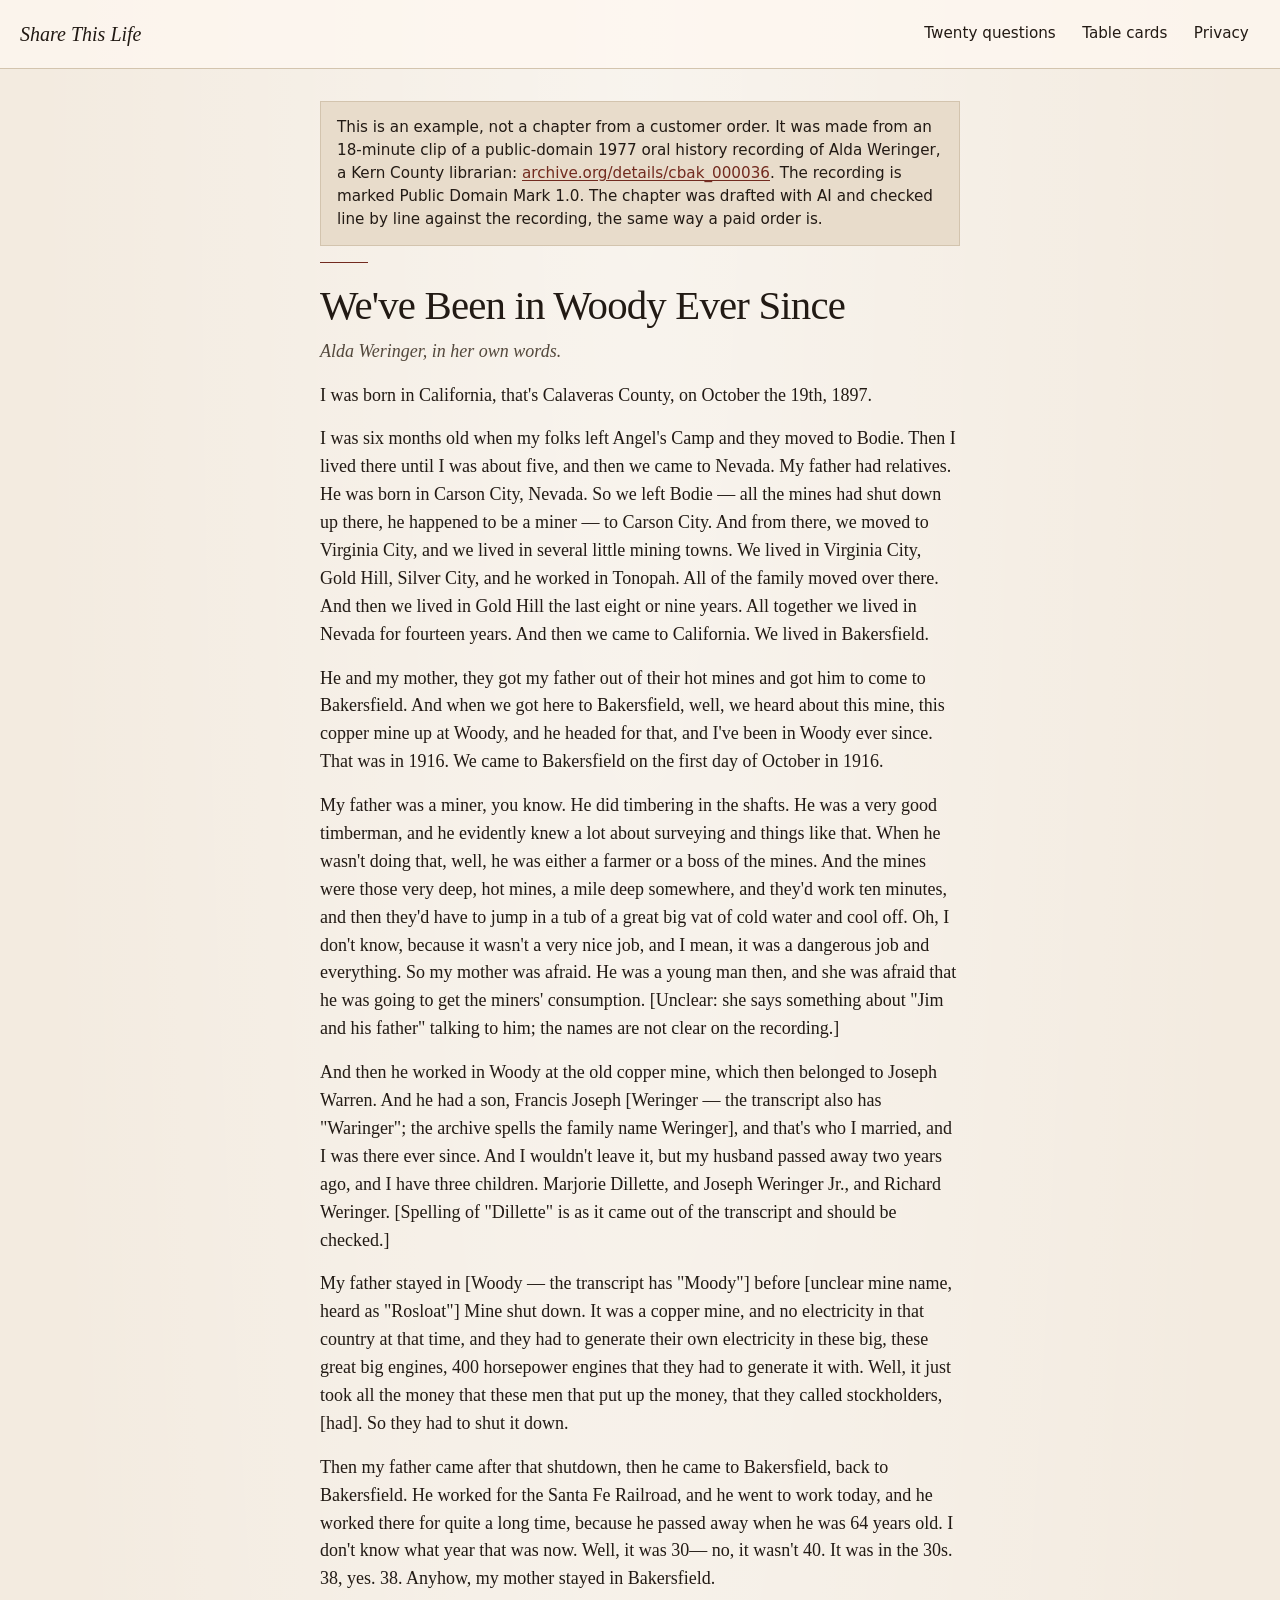
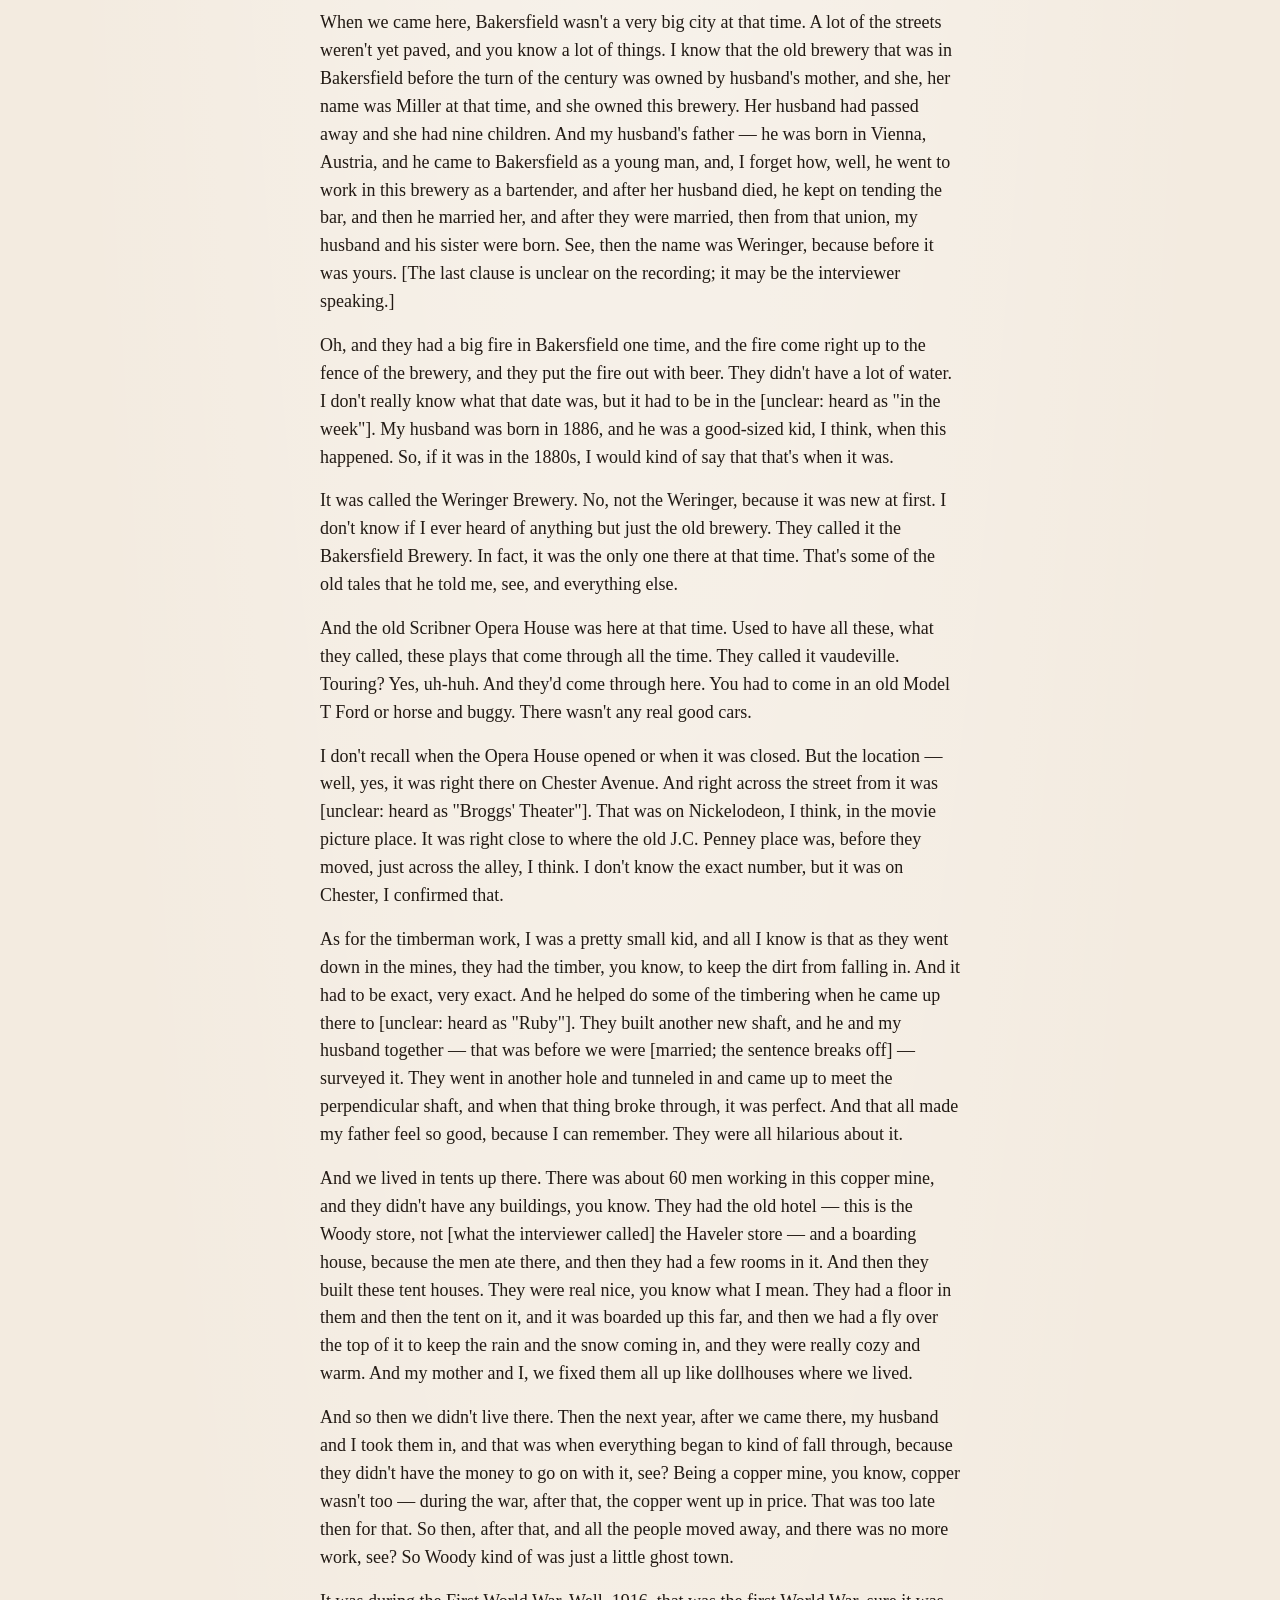
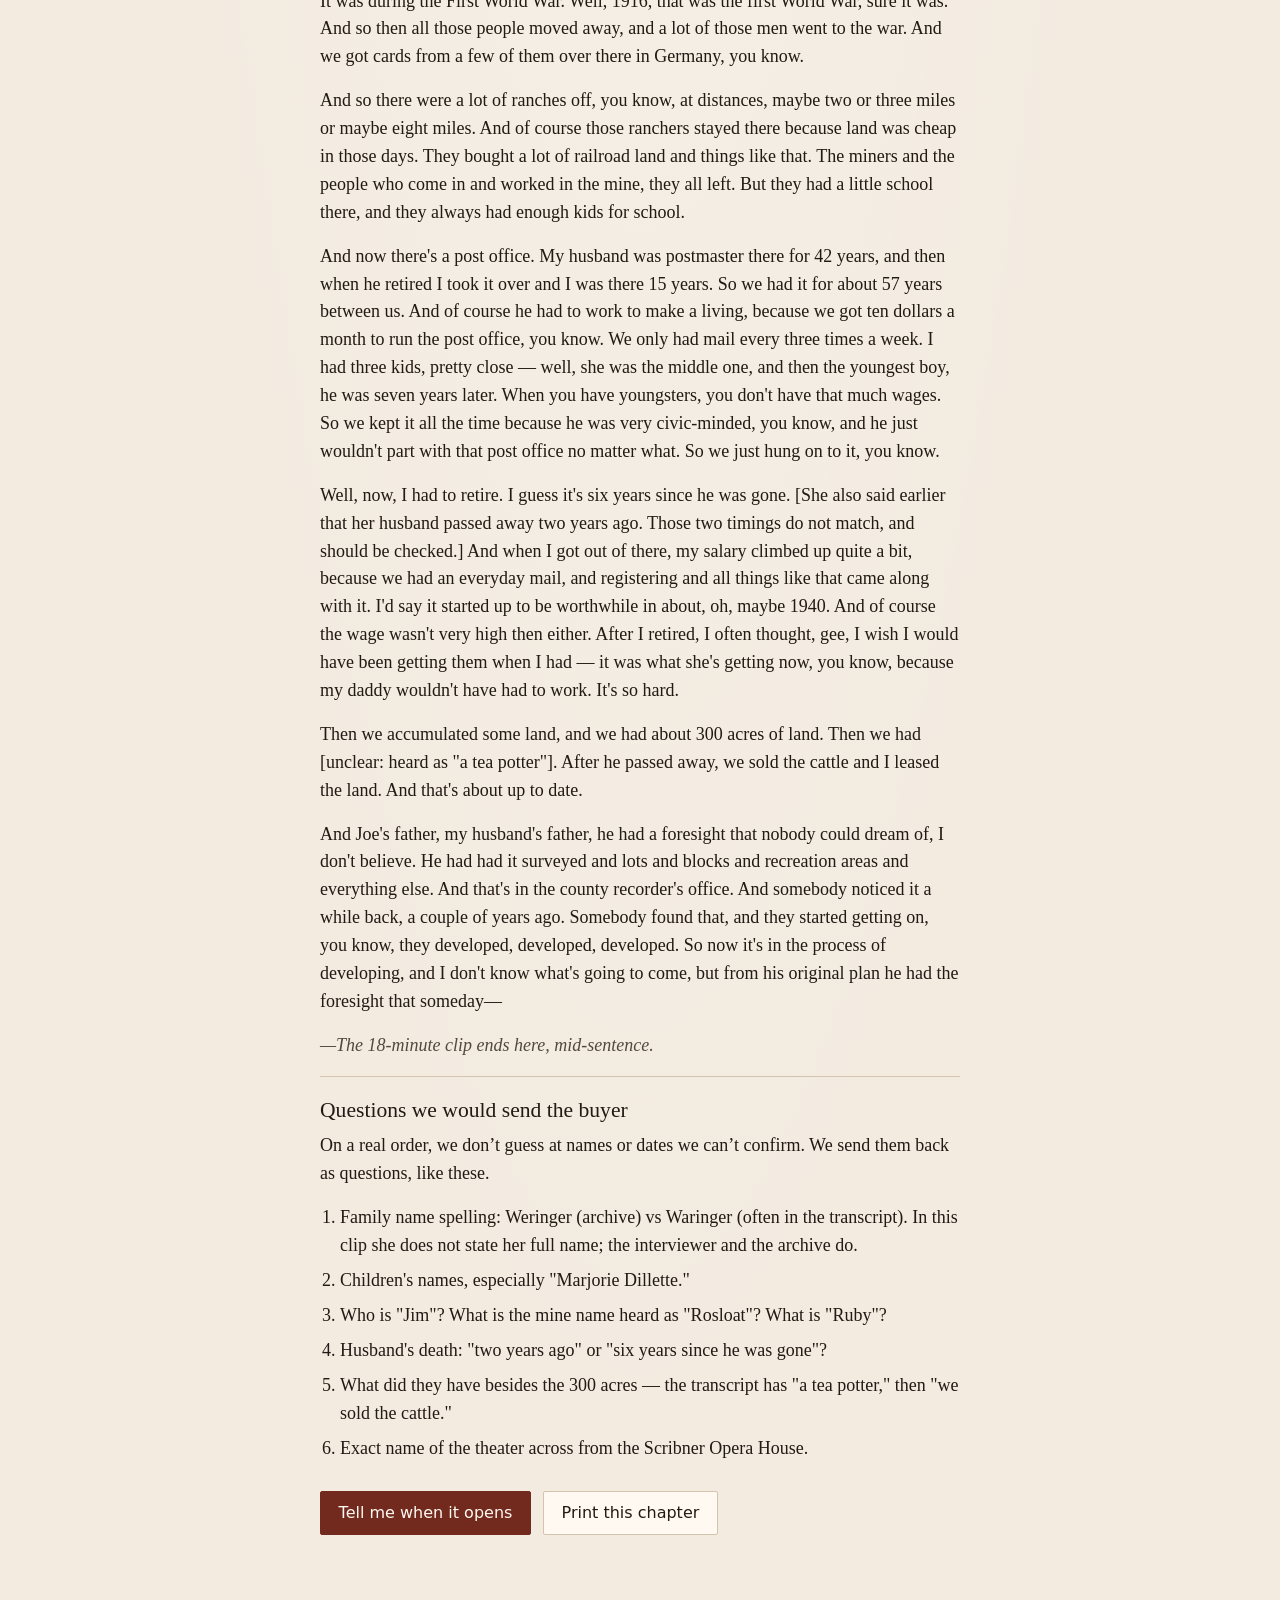
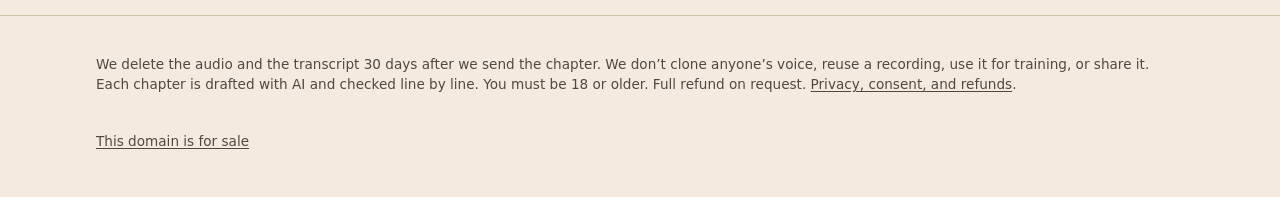
==== commit 39a5e86c: "Drop ordering language while orders are paused (Shears nits)" ====
--- a/sample/index.html
+++ b/sample/index.html
@@ -85,7 +85,7 @@
   </main>
   <footer class="site-footer">
     <div class="wrap">
-      <p>We delete the audio and the transcript 30 days after we send the chapter. We don’t clone anyone’s voice, reuse a recording, use it for training, or share it. Each chapter is drafted with AI and checked line by line. You must be 18 or older to order. Full refund on request. <a href="../privacy.html">Privacy, consent, and refunds</a>.</p>
+      <p>We delete the audio and the transcript 30 days after we send the chapter. We don’t clone anyone’s voice, reuse a recording, use it for training, or share it. Each chapter is drafted with AI and checked line by line. You must be 18 or older. Full refund on request. <a href="../privacy.html">Privacy, consent, and refunds</a>.</p>
       <p><a href="https://www.afternic.com/domain/sharethislife.com">This domain is for sale</a></p>
     </div>
   </footer>
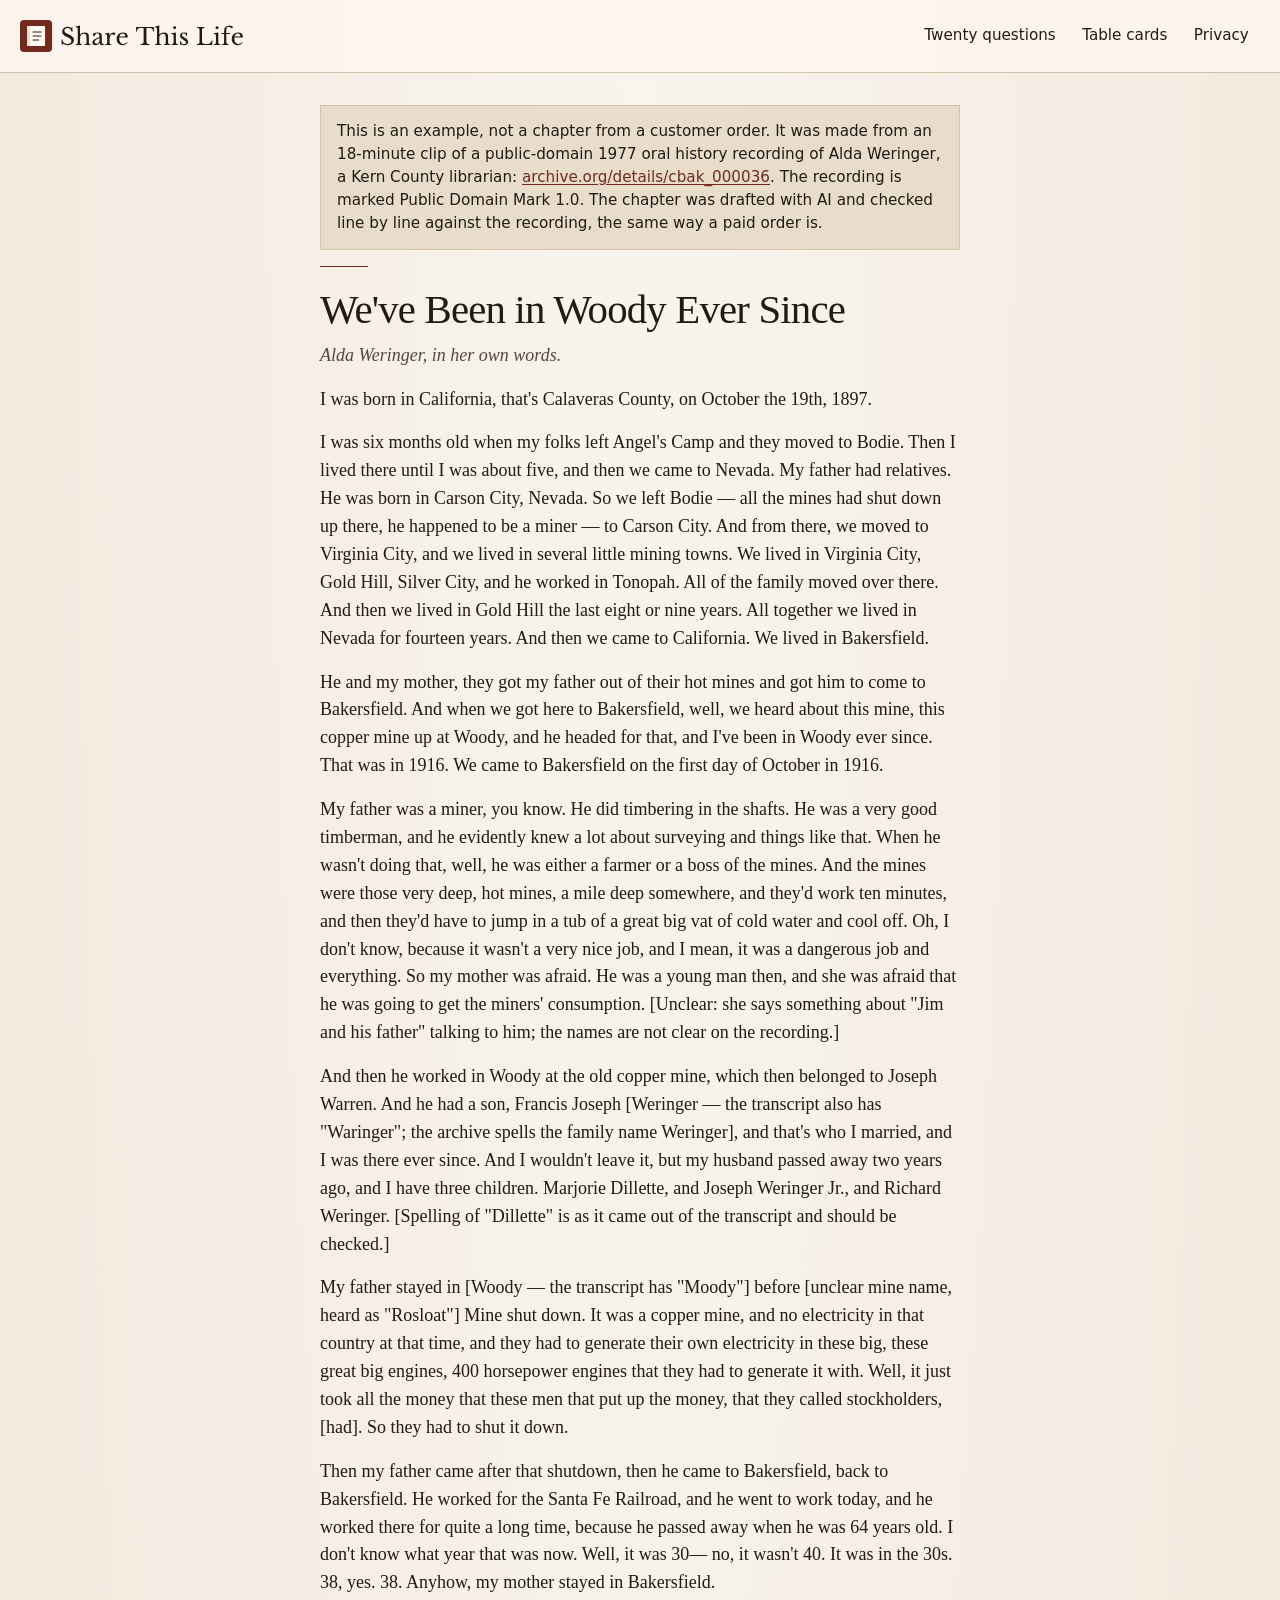
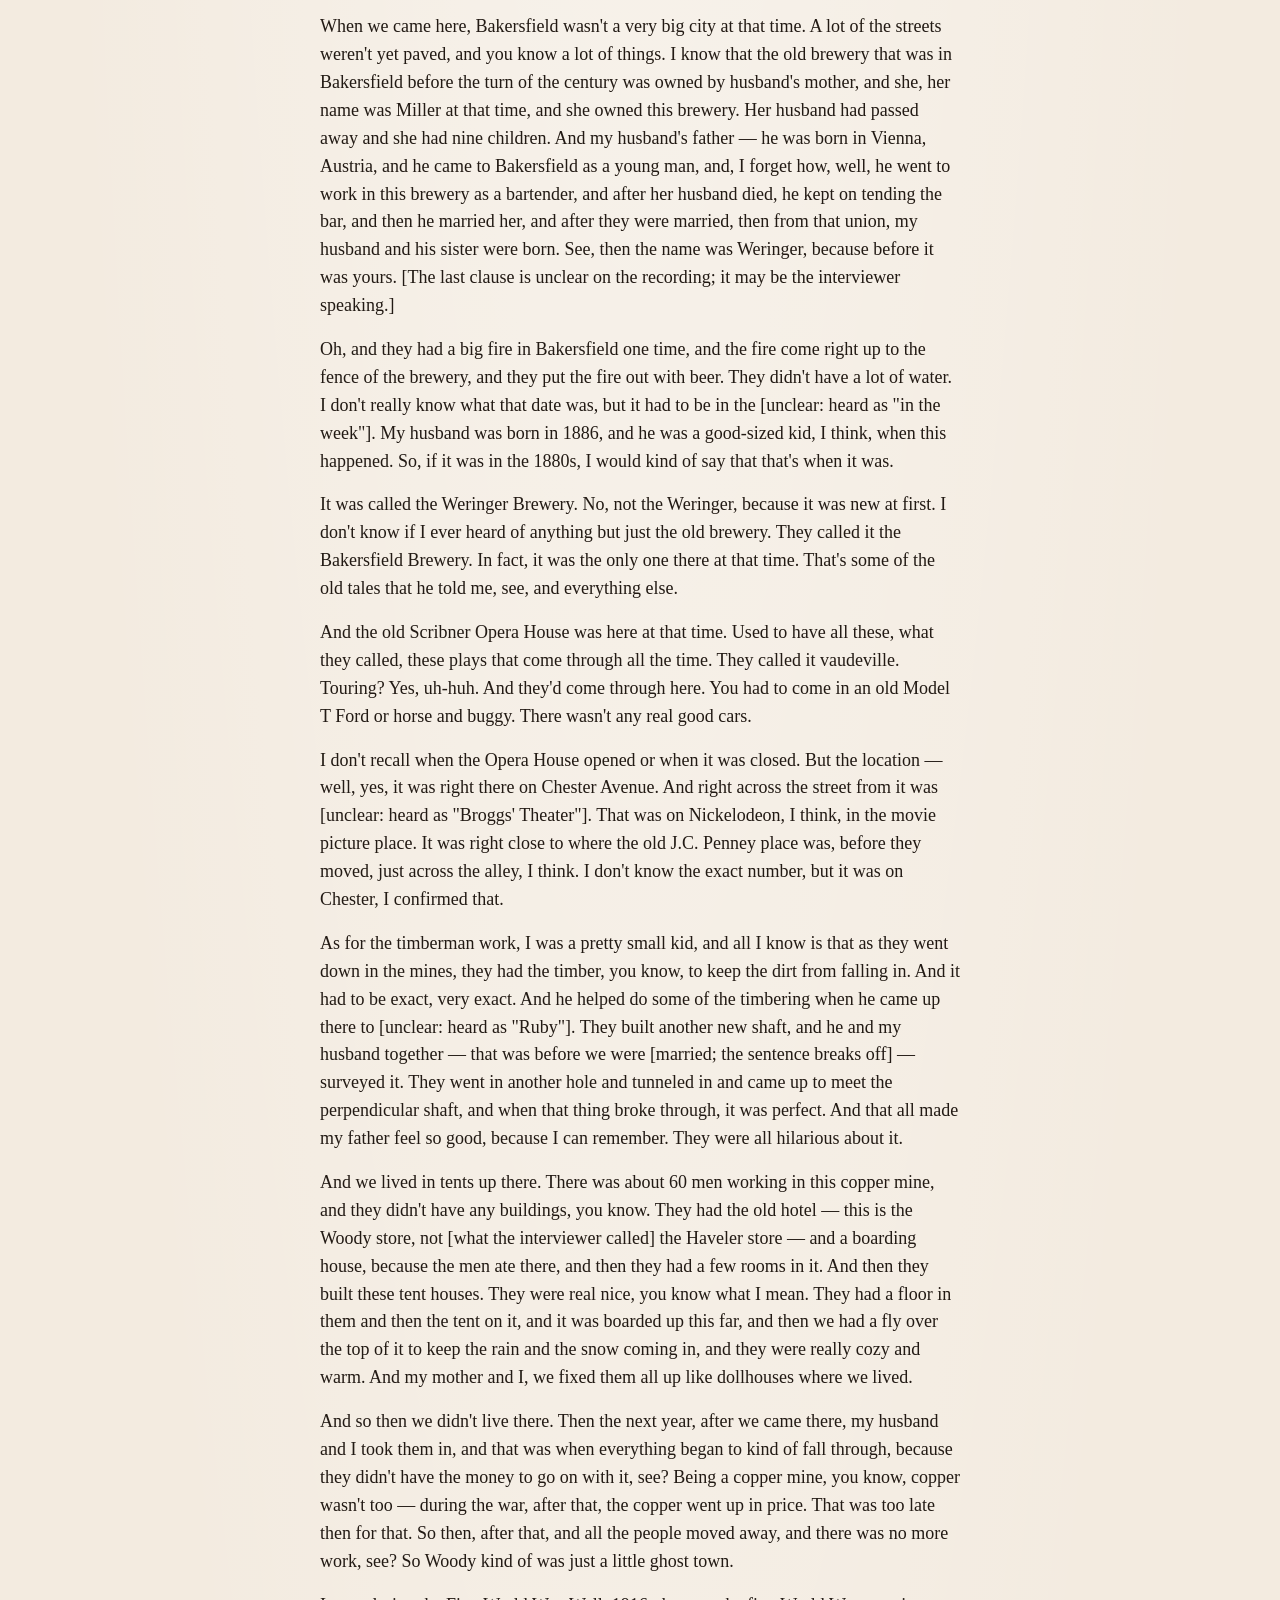
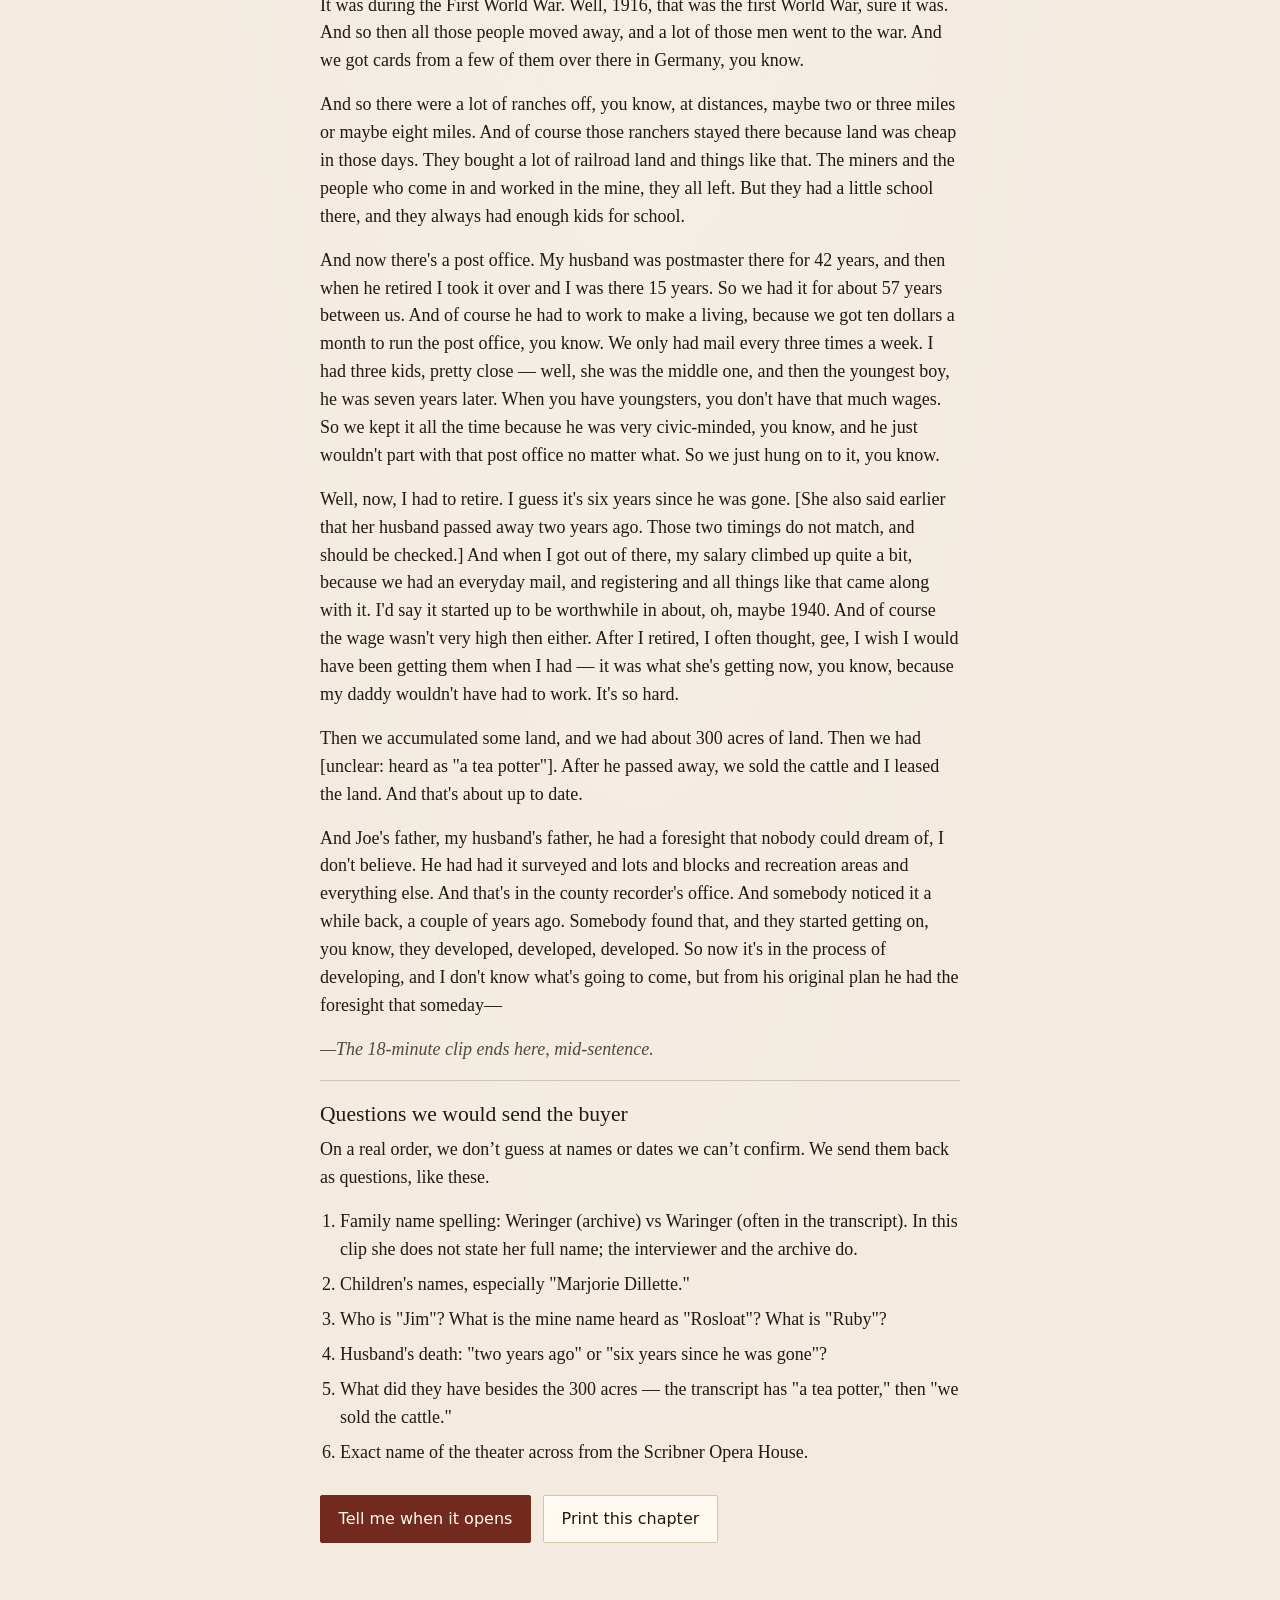
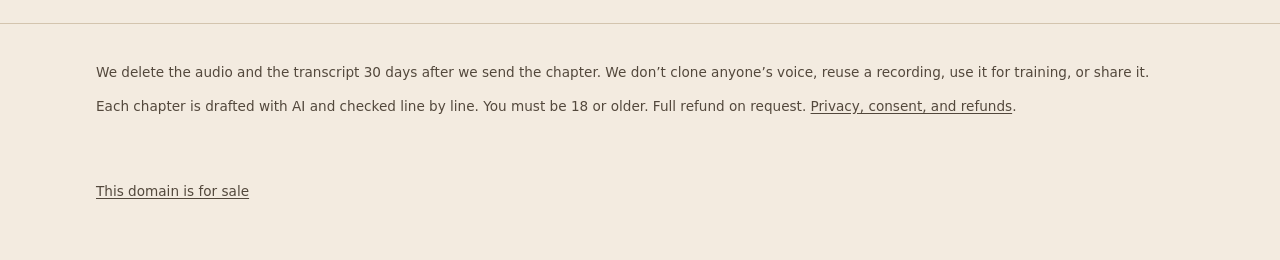
==== commit eb16e952: "Add a typeset header lockup and the vale lede wording. The existing favicon mark sits beside Share T" ====
--- a/sample/index.html
+++ b/sample/index.html
@@ -25,7 +25,7 @@
 <body>
   <a class="skip" href="#main">Skip to content</a>
   <header class="site-header">
-    <a class="wordmark" href="../index.html">Share This Life</a>
+    <a class="wordmark" href="../index.html"><img src="../img/lockup.svg" width="224" height="32" alt="Share This Life"></a>
     <nav class="site-nav" aria-label="Site">
       <a href="../questions.html">Twenty questions</a>
       <a href="../cards.html">Table cards</a>
--- a/css/site.css
+++ b/css/site.css
@@ -1,4 +1,4 @@
-/* Share This Life — warm, handmade, clean. System fonts only. */
+/* Share This Life — warm, handmade, clean. Body uses system fonts. The header lockup is typeset in self-hosted Libre Baskerville Regular (SIL OFL 1.1; fonts/OFL-LibreBaskerville.txt). */
 
 :root {
   --paper: #F3EBE0;
@@ -95,17 +95,22 @@
 }
 
 .wordmark {
-  font-family: var(--font-serif);
-  font-style: italic;
-  font-weight: 400;
-  font-size: 1.25rem;
+  display: inline-flex;
+  align-items: center;
   color: var(--ink);
   text-decoration: none;
-  line-height: 1.2;
-  padding: 0.5rem 0;
-}
-
-.wordmark:hover, .wordmark:focus-visible { color: var(--accent); }
+  line-height: 0;
+  padding: 0;
+}
+
+.wordmark img {
+  display: block;
+  height: 32px;
+  width: auto;
+}
+
+.wordmark:hover img,
+.wordmark:focus-visible img { opacity: 0.85; }
 
 .site-nav {
   display: flex;
@@ -806,6 +811,7 @@
     grid-template-columns: 1fr 1fr;
     gap: 2rem;
     margin-top: 1.75rem;
+    margin-bottom: 16rem;
   }
   .hero-offer .hero {
     width: auto;
@@ -814,6 +820,7 @@
 }
 
 .hero-offer .hero {
+  width: 100%;
   margin: 0;
 }
 
@@ -1151,3 +1158,50 @@
 .opening-box .btn {
   width: 100%;
 }
+
+
+/* visual-sweep-2026-11-27: 48px taps for nav and main buttons; chapter preview in the home fold */
+.wordmark, .site-nav a, .btn, .site-footer a, .offer-card .fine a, .hero-chapter a {
+  min-height: 48px;
+  display: inline-flex;
+  align-items: center;
+  box-sizing: border-box;
+}
+.site-nav a, .wordmark { min-width: 48px; }
+.btn, .offer-card .btn { min-height: 48px; }
+.hero-chapter { margin: 0 0 1.25rem; }
+.hero-chapter a { display: block; width: 100%; }
+.hero-shot {
+  display: block;
+  width: 100%;
+  height: auto;
+  border: 1px solid var(--line);
+  border-radius: 4px;
+  background: var(--card);
+}
+details a { min-height: 24px; min-width: 0; }
+
+.how-it-reads {
+  width: min(100% - 2.5rem, 40rem);
+  margin: 0 auto 3rem;
+}
+.how-it-reads .lede { margin-top: 0.5rem; }
+
+@media (max-width: 899px) {
+  main { padding-top: 0.75rem; }
+  .hero-offer { margin-top: 0.75rem; }
+  .hero-offer .ornament { margin-bottom: 0.5rem; }
+  .hero-offer .hero h1 { margin-bottom: 0.5rem; }
+  .hero-chapter { margin-bottom: 0.5rem; }
+  .hero-shot {
+    width: 100%;
+    height: auto;
+  }
+  .offer-card { display: flex; flex-direction: column; padding-top: 0.85rem; }
+  .offer-card .opening-box { order: 1; }
+  .offer-card h2 { order: 2; }
+  .offer-card .offer-list { order: 2; }
+  .offer-card > .fine { order: 3; }
+}
+
+.fine a { min-height: 24px; min-width: 0; display: inline-flex; align-items: center; }
